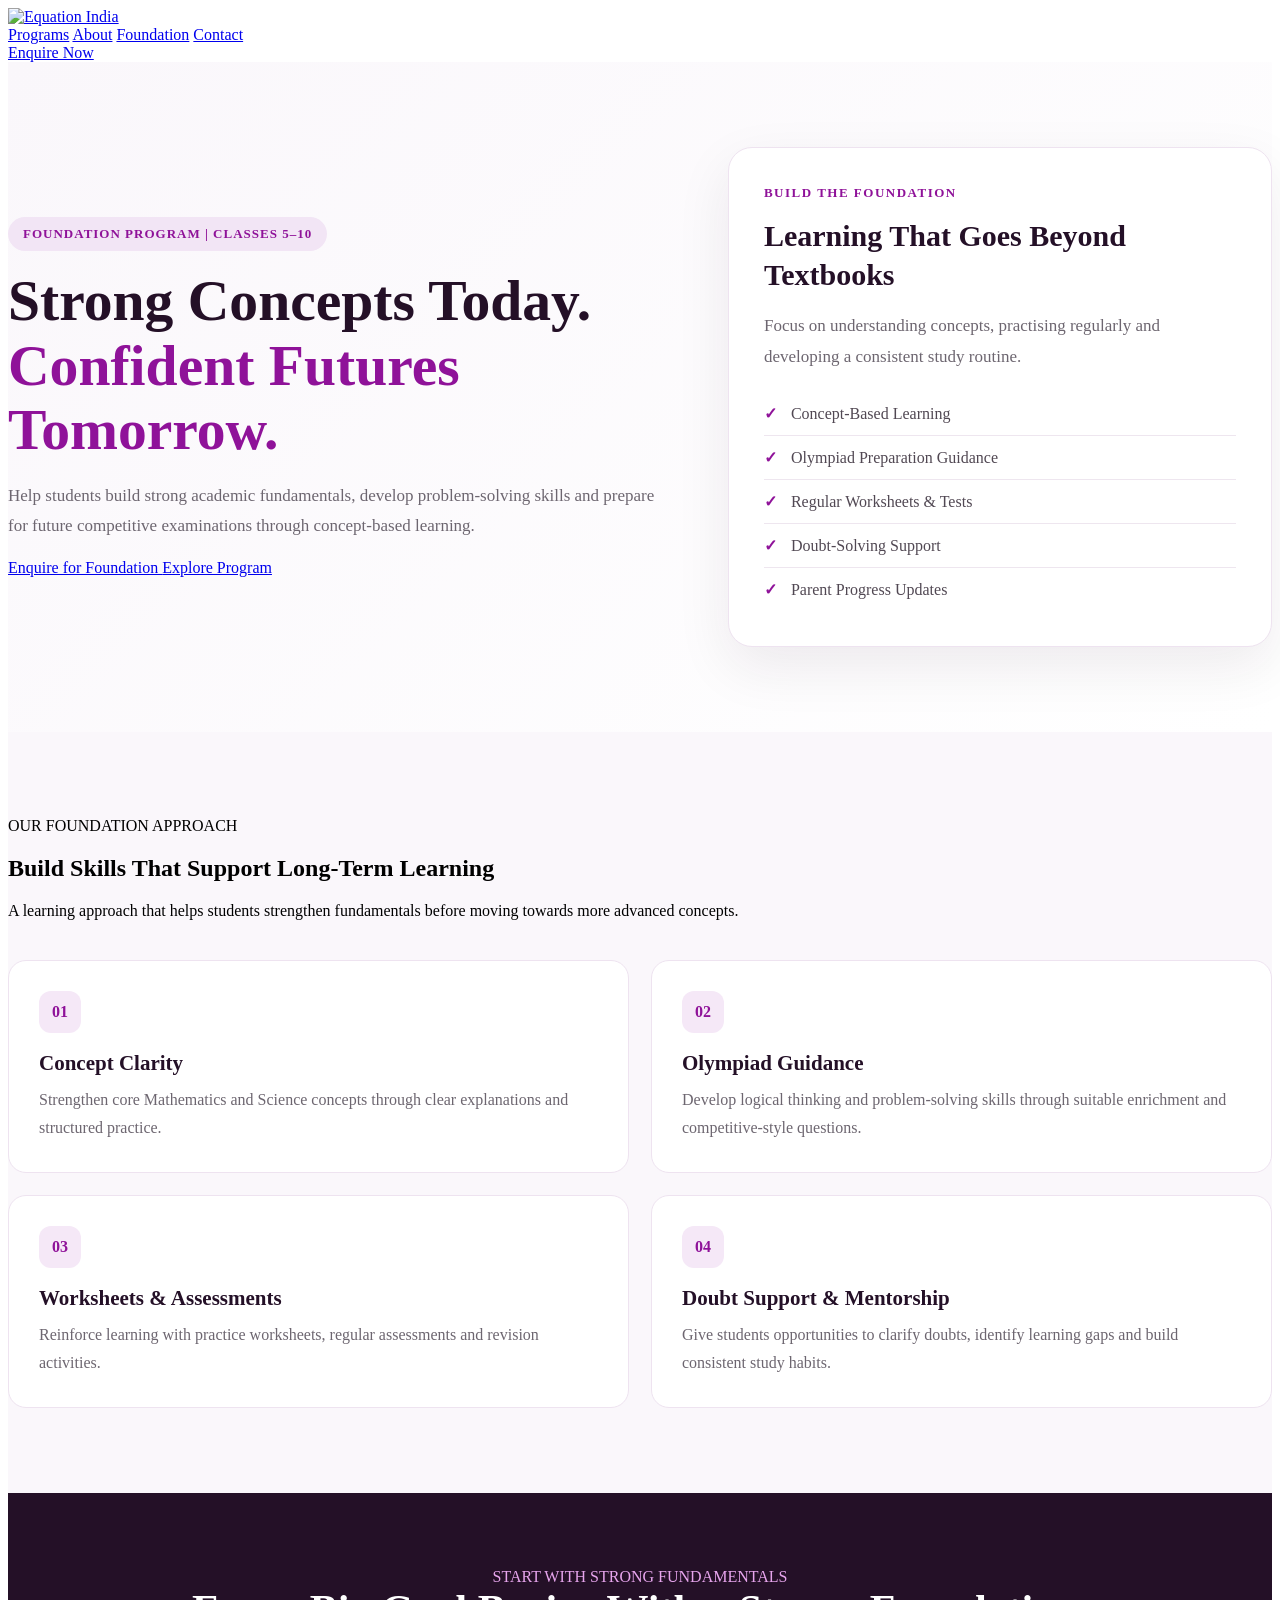
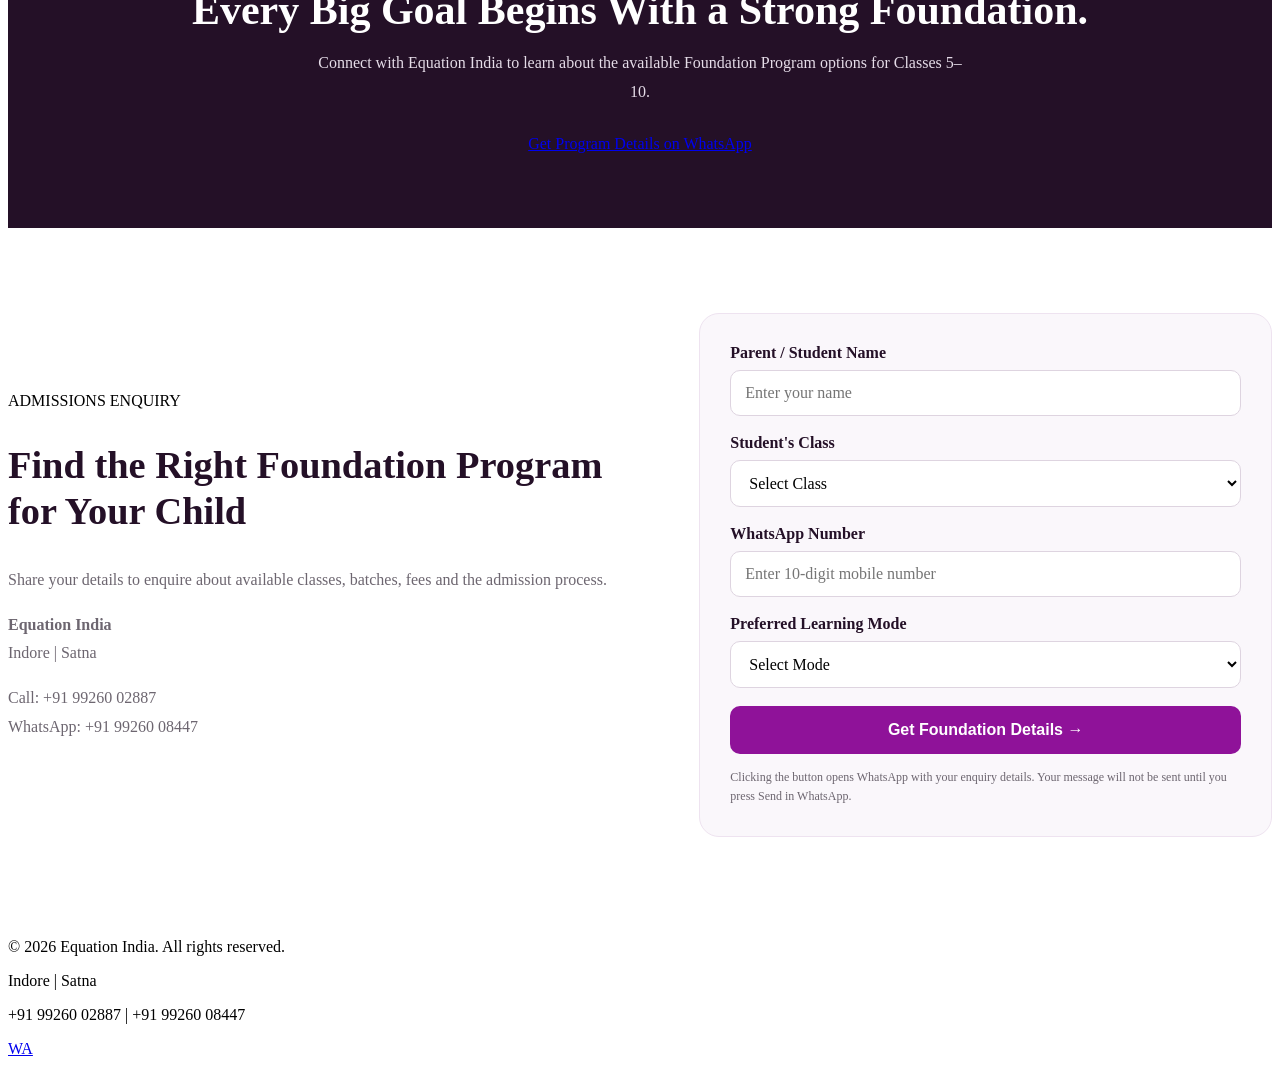
==== foundation.html @ 70080768 "Add files via upload" ====
<!DOCTYPE html>
<html lang="en">
<head>
    <meta charset="UTF-8">
    <meta name="viewport" content="width=device-width, initial-scale=1.0">

    <title>Foundation Program | Equation India</title>

    <meta name="description"
          content="Build strong academic fundamentals with Equation India's Foundation Program for Classes 5 to 10. Explore concept-based learning and competitive exam preparation.">

    <link rel="stylesheet" href="../css/style.css">
    <link rel="stylesheet" href="../css/landing.css">

    <style>
        .foundation-hero {
            padding: 85px 0;
            background: linear-gradient(135deg, #faf7fb, #ffffff);
        }

        .foundation-hero-grid {
            display: grid;
            grid-template-columns: 1.1fr 0.9fr;
            align-items: center;
            gap: 55px;
        }

        .foundation-hero h1 {
            color: #241027;
            font-size: clamp(36px, 4.5vw, 58px);
            line-height: 1.12;
            margin: 18px 0;
        }

        .foundation-hero h1 span {
            color: #8f1299;
        }

        .foundation-hero p {
            color: #6d6670;
            line-height: 1.8;
            font-size: 17px;
        }

        .foundation-tag {
            display: inline-block;
            padding: 9px 15px;
            border-radius: 30px;
            background: #f2e5f5;
            color: #8f1299;
            font-size: 13px;
            font-weight: 800;
            letter-spacing: 1px;
        }

        .foundation-visual {
            background: #ffffff;
            padding: 35px;
            border: 1px solid #eee3f0;
            border-radius: 24px;
            box-shadow: 0 20px 55px rgba(36,16,39,0.08);
        }

        .foundation-visual .visual-label {
            color: #8f1299;
            font-weight: 800;
            font-size: 13px;
            letter-spacing: 1.5px;
        }

        .foundation-visual h2 {
            font-size: 30px;
            line-height: 1.3;
            color: #241027;
            margin: 15px 0;
        }

        .foundation-visual ul {
            list-style: none;
            padding: 0;
            margin: 20px 0 0;
        }

        .foundation-visual li {
            padding: 12px 0;
            border-bottom: 1px solid #eee6ef;
            color: #514853;
        }

        .foundation-visual li:last-child {
            border-bottom: none;
        }

        .foundation-visual li span {
            color: #8f1299;
            font-weight: 800;
            margin-right: 10px;
        }

        .foundation-programs {
            padding: 85px 0;
            background: #faf7fb;
        }

        .foundation-card-grid {
            display: grid;
            grid-template-columns: repeat(2, minmax(0, 1fr));
            gap: 22px;
            margin-top: 40px;
        }

        .foundation-card {
            padding: 30px;
            border: 1px solid #eee3f0;
            border-radius: 18px;
            background: #ffffff;
            transition: 0.25s ease;
        }

        .foundation-card:hover {
            transform: translateY(-4px);
            box-shadow: 0 14px 30px rgba(143,18,153,0.10);
        }

        .foundation-card .card-number {
            display: inline-flex;
            align-items: center;
            justify-content: center;
            width: 42px;
            height: 42px;
            border-radius: 12px;
            background: #f5e8f7;
            color: #8f1299;
            font-weight: 800;
            margin-bottom: 18px;
        }

        .foundation-card h3 {
            color: #241027;
            margin: 0 0 10px;
            font-size: 21px;
        }

        .foundation-card p {
            color: #6d6670;
            line-height: 1.75;
            margin: 0;
        }

        .foundation-cta {
            padding: 75px 0;
            background: #241027;
            color: #ffffff;
            text-align: center;
        }

        .foundation-cta h2 {
            font-size: clamp(28px, 4vw, 42px);
            margin: 0 0 15px;
        }

        .foundation-cta p {
            max-width: 650px;
            margin: 0 auto 28px;
            color: #e5dce8;
            line-height: 1.8;
        }

        .foundation-cta .eyebrow {
            color: #e7a5ed;
        }

        .foundation-form-section {
            padding: 85px 0;
            background: #ffffff;
        }

        .foundation-form-grid {
            display: grid;
            grid-template-columns: 1fr 0.9fr;
            gap: 55px;
            align-items: center;
        }

        .foundation-form-copy h2 {
            color: #241027;
            font-size: clamp(28px, 3vw, 40px);
            line-height: 1.2;
        }

        .foundation-form-copy p {
            color: #6d6670;
            line-height: 1.8;
        }

        .foundation-form {
            background: #faf7fb;
            border: 1px solid #eee3f0;
            border-radius: 20px;
            padding: 30px;
        }

        .foundation-form .form-group {
            margin-bottom: 18px;
        }

        .foundation-form label {
            display: block;
            margin-bottom: 8px;
            color: #241027;
            font-weight: 700;
        }

        .foundation-form input,
        .foundation-form select {
            width: 100%;
            box-sizing: border-box;
            padding: 13px 14px;
            border: 1px solid #ded4e0;
            border-radius: 10px;
            background: #ffffff;
            font: inherit;
        }

        .foundation-form input:focus,
        .foundation-form select:focus {
            outline: 2px solid #dcb5e1;
            border-color: #8f1299;
        }

        .foundation-submit {
            width: 100%;
            border: none;
            border-radius: 10px;
            padding: 15px;
            background: #8f1299;
            color: #ffffff;
            font-size: 16px;
            font-weight: 800;
            cursor: pointer;
        }

        .foundation-submit:hover {
            background: #741080;
        }

        .foundation-form .form-note {
            font-size: 12px;
            line-height: 1.6;
            color: #6d6670;
            margin: 14px 0 0;
        }

        @media (max-width: 760px) {
            .foundation-hero {
                padding: 55px 0;
            }

            .foundation-hero-grid,
            .foundation-form-grid {
                grid-template-columns: 1fr;
                gap: 30px;
            }

            .foundation-visual {
                padding: 25px;
            }

            .foundation-programs,
            .foundation-form-section {
                padding: 60px 0;
            }

            .foundation-card-grid {
                grid-template-columns: 1fr;
                gap: 16px;
            }

            .foundation-card {
                padding: 24px;
            }
        }
    </style>
</head>

<body>

<header class="header">
    <div class="container nav">
        <a href="../index.html" class="logo">
            <img src="../images/equation-logo.png" alt="Equation India">
        </a>

        <nav class="desktop-nav">
            <a href="../index.html#programs">Programs</a>
            <a href="../index.html#about">About</a>
            <a href="#foundation-program">Foundation</a>
            <a href="#foundation-contact">Contact</a>
        </nav>

        <a href="https://wa.me/919926008447?text=Hello%20Equation%20India%2C%20I%20want%20to%20know%20about%20the%20Foundation%20Program."
           class="nav-button"
           target="_blank"
           rel="noopener noreferrer">
            Enquire Now
        </a>
    </div>
</header>

<main>

    <!-- HERO SECTION -->

    <section class="foundation-hero">
        <div class="container foundation-hero-grid">

            <div>
                <span class="foundation-tag">
                    FOUNDATION PROGRAM | CLASSES 5–10
                </span>

                <h1>
                    Strong Concepts Today.
                    <span>Confident Futures Tomorrow.</span>
                </h1>

                <p>
                    Help students build strong academic fundamentals,
                    develop problem-solving skills and prepare for
                    future competitive examinations through concept-based learning.
                </p>

                <div class="hero-actions">
                    <a href="#foundation-contact" class="btn-primary">
                        Enquire for Foundation
                    </a>

                    <a href="#foundation-program" class="btn-secondary">
                        Explore Program
                    </a>
                </div>
            </div>

            <div class="foundation-visual">
                <span class="visual-label">BUILD THE FOUNDATION</span>

                <h2>
                    Learning That Goes Beyond Textbooks
                </h2>

                <p>
                    Focus on understanding concepts, practising
                    regularly and developing a consistent study routine.
                </p>

                <ul>
                    <li><span>✓</span> Concept-Based Learning</li>
                    <li><span>✓</span> Olympiad Preparation Guidance</li>
                    <li><span>✓</span> Regular Worksheets & Tests</li>
                    <li><span>✓</span> Doubt-Solving Support</li>
                    <li><span>✓</span> Parent Progress Updates</li>
                </ul>
            </div>

        </div>
    </section>

    <!-- PROGRAM FEATURES -->

    <section class="foundation-programs" id="foundation-program">
        <div class="container">

            <div class="section-heading">
                <span class="eyebrow">OUR FOUNDATION APPROACH</span>

                <h2>
                    Build Skills That Support Long-Term Learning
                </h2>

                <p>
                    A learning approach that helps students strengthen
                    fundamentals before moving towards more advanced concepts.
                </p>
            </div>

            <div class="foundation-card-grid">

                <article class="foundation-card">
                    <span class="card-number">01</span>
                    <h3>Concept Clarity</h3>
                    <p>
                        Strengthen core Mathematics and Science concepts
                        through clear explanations and structured practice.
                    </p>
                </article>

                <article class="foundation-card">
                    <span class="card-number">02</span>
                    <h3>Olympiad Guidance</h3>
                    <p>
                        Develop logical thinking and problem-solving skills
                        through suitable enrichment and competitive-style questions.
                    </p>
                </article>

                <article class="foundation-card">
                    <span class="card-number">03</span>
                    <h3>Worksheets & Assessments</h3>
                    <p>
                        Reinforce learning with practice worksheets,
                        regular assessments and revision activities.
                    </p>
                </article>

                <article class="foundation-card">
                    <span class="card-number">04</span>
                    <h3>Doubt Support & Mentorship</h3>
                    <p>
                        Give students opportunities to clarify doubts,
                        identify learning gaps and build consistent study habits.
                    </p>
                </article>

            </div>
        </div>
    </section>

    <!-- CALL TO ACTION -->

    <section class="foundation-cta">
        <div class="container">
            <span class="eyebrow">START WITH STRONG FUNDAMENTALS</span>

            <h2>
                Every Big Goal Begins With a Strong Foundation.
            </h2>

            <p>
                Connect with Equation India to learn about the
                available Foundation Program options for Classes 5–10.
            </p>

            <a href="https://wa.me/919926008447?text=Hello%20Equation%20India%2C%20please%20share%20Foundation%20Program%20details%20for%20Classes%205%20to%2010."
               class="btn-primary"
               target="_blank"
               rel="noopener noreferrer">
                Get Program Details on WhatsApp
            </a>
        </div>
    </section>

    <!-- ENQUIRY FORM -->

    <section class="foundation-form-section" id="foundation-contact">
        <div class="container foundation-form-grid">

            <div class="foundation-form-copy">
                <span class="eyebrow">ADMISSIONS ENQUIRY</span>

                <h2>
                    Find the Right Foundation Program for Your Child
                </h2>

                <p>
                    Share your details to enquire about available
                    classes, batches, fees and the admission process.
                </p>

                <p>
                    <strong>Equation India</strong><br>
                    Indore | Satna
                </p>

                <p>
                    Call: +91 99260 02887<br>
                    WhatsApp: +91 99260 08447
                </p>
            </div>

            <div class="foundation-form">
                <form id="foundationEnquiryForm">

                    <div class="form-group">
                        <label for="foundationParentName">
                            Parent / Student Name
                        </label>

                        <input
                            type="text"
                            id="foundationParentName"
                            name="name"
                            placeholder="Enter your name"
                            required>
                    </div>

                    <div class="form-group">
                        <label for="foundationClass">
                            Student's Class
                        </label>

                        <select id="foundationClass" name="class" required>
                            <option value="">Select Class</option>
                            <option value="Class 5">Class 5</option>
                            <option value="Class 6">Class 6</option>
                            <option value="Class 7">Class 7</option>
                            <option value="Class 8">Class 8</option>
                            <option value="Class 9">Class 9</option>
                            <option value="Class 10">Class 10</option>
                        </select>
                    </div>

                    <div class="form-group">
                        <label for="foundationPhone">
                            WhatsApp Number
                        </label>

                        <input
                            type="tel"
                            id="foundationPhone"
                            name="phone"
                            placeholder="Enter 10-digit mobile number"
                            pattern="[6-9][0-9]{9}"
                            maxlength="10"
                            inputmode="numeric"
                            required>
                    </div>

                    <div class="form-group">
                        <label for="foundationMode">
                            Preferred Learning Mode
                        </label>

                        <select id="foundationMode" name="mode" required>
                            <option value="">Select Mode</option>
                            <option value="Offline">Offline</option>
                            <option value="Online">Online</option>
                            <option value="Need Guidance">Need Guidance</option>
                        </select>
                    </div>

                    <button type="submit" class="foundation-submit">
                        Get Foundation Details →
                    </button>

                    <p class="form-note">
                        Clicking the button opens WhatsApp with your
                        enquiry details. Your message will not be sent
                        until you press Send in WhatsApp.
                    </p>

                </form>
            </div>

        </div>
    </section>

</main>

<footer class="footer">
    <div class="container">
        <p>© 2026 Equation India. All rights reserved.</p>
        <p>Indore | Satna</p>
        <p>+91 99260 02887 | +91 99260 08447</p>
    </div>
</footer>

<a href="https://wa.me/919926008447?text=Hello%20Equation%20India%2C%20I%20want%20to%20know%20about%20the%20Foundation%20Program."
   class="whatsapp-float"
   target="_blank"
   rel="noopener noreferrer"
   aria-label="Chat with Equation India on WhatsApp">
    WA
</a>

<script src="../js/script.js"></script>

<script>
document.getElementById("foundationEnquiryForm").addEventListener("submit", function(event) {
    event.preventDefault();

    const name = document.getElementById("foundationParentName").value.trim();
    const studentClass = document.getElementById("foundationClass").value;
    const phone = document.getElementById("foundationPhone").value.trim();
    const mode = document.getElementById("foundationMode").value;

    const message =
        "Hello Equation India,%0A%0A" +
        "I want information about the Foundation Program.%0A%0A" +
        "Parent / Student Name: " + encodeURIComponent(name) + "%0A" +
        "Class: " + encodeURIComponent(studentClass) + "%0A" +
        "WhatsApp Number: " + encodeURIComponent(phone) + "%0A" +
        "Preferred Mode: " + encodeURIComponent(mode);

    const whatsappURL = "https://wa.me/919926008447?text=" + message;

    window.open(whatsappURL, "_blank");
});
</script>

</body>
</html>
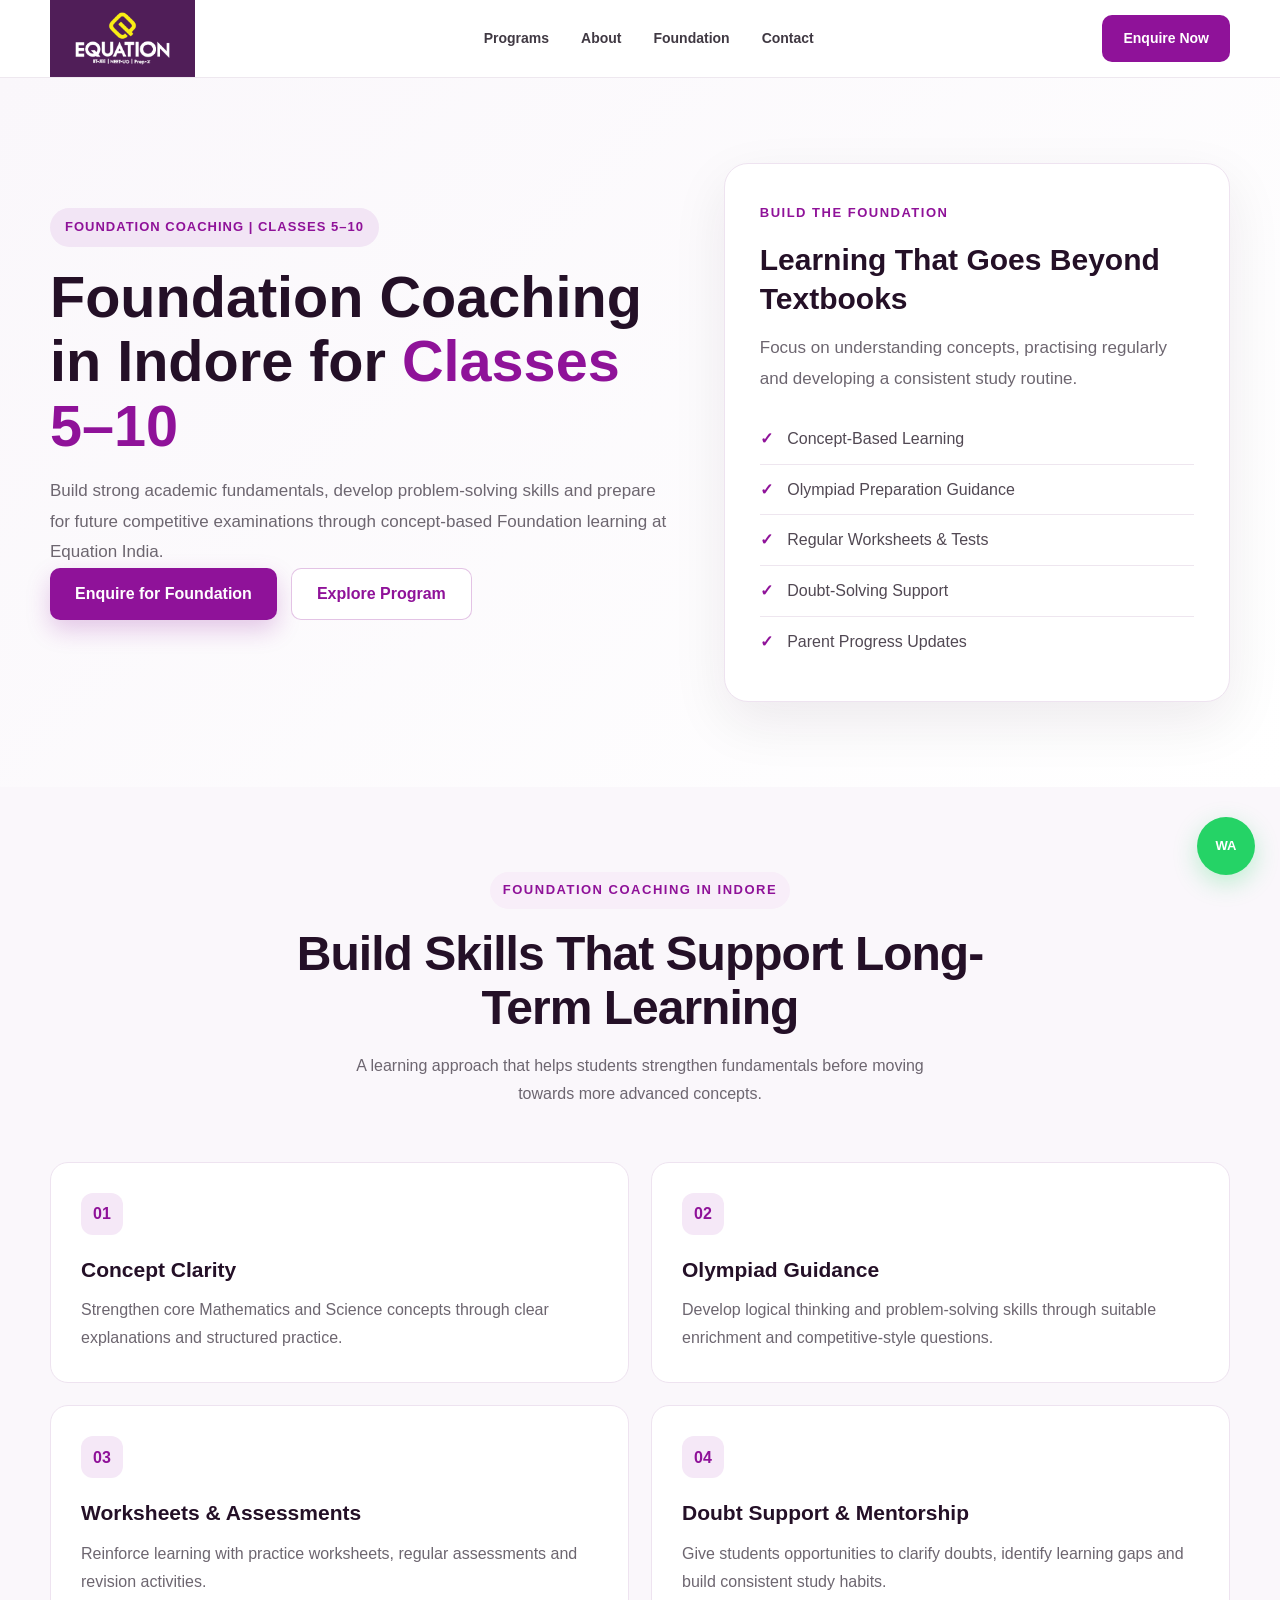
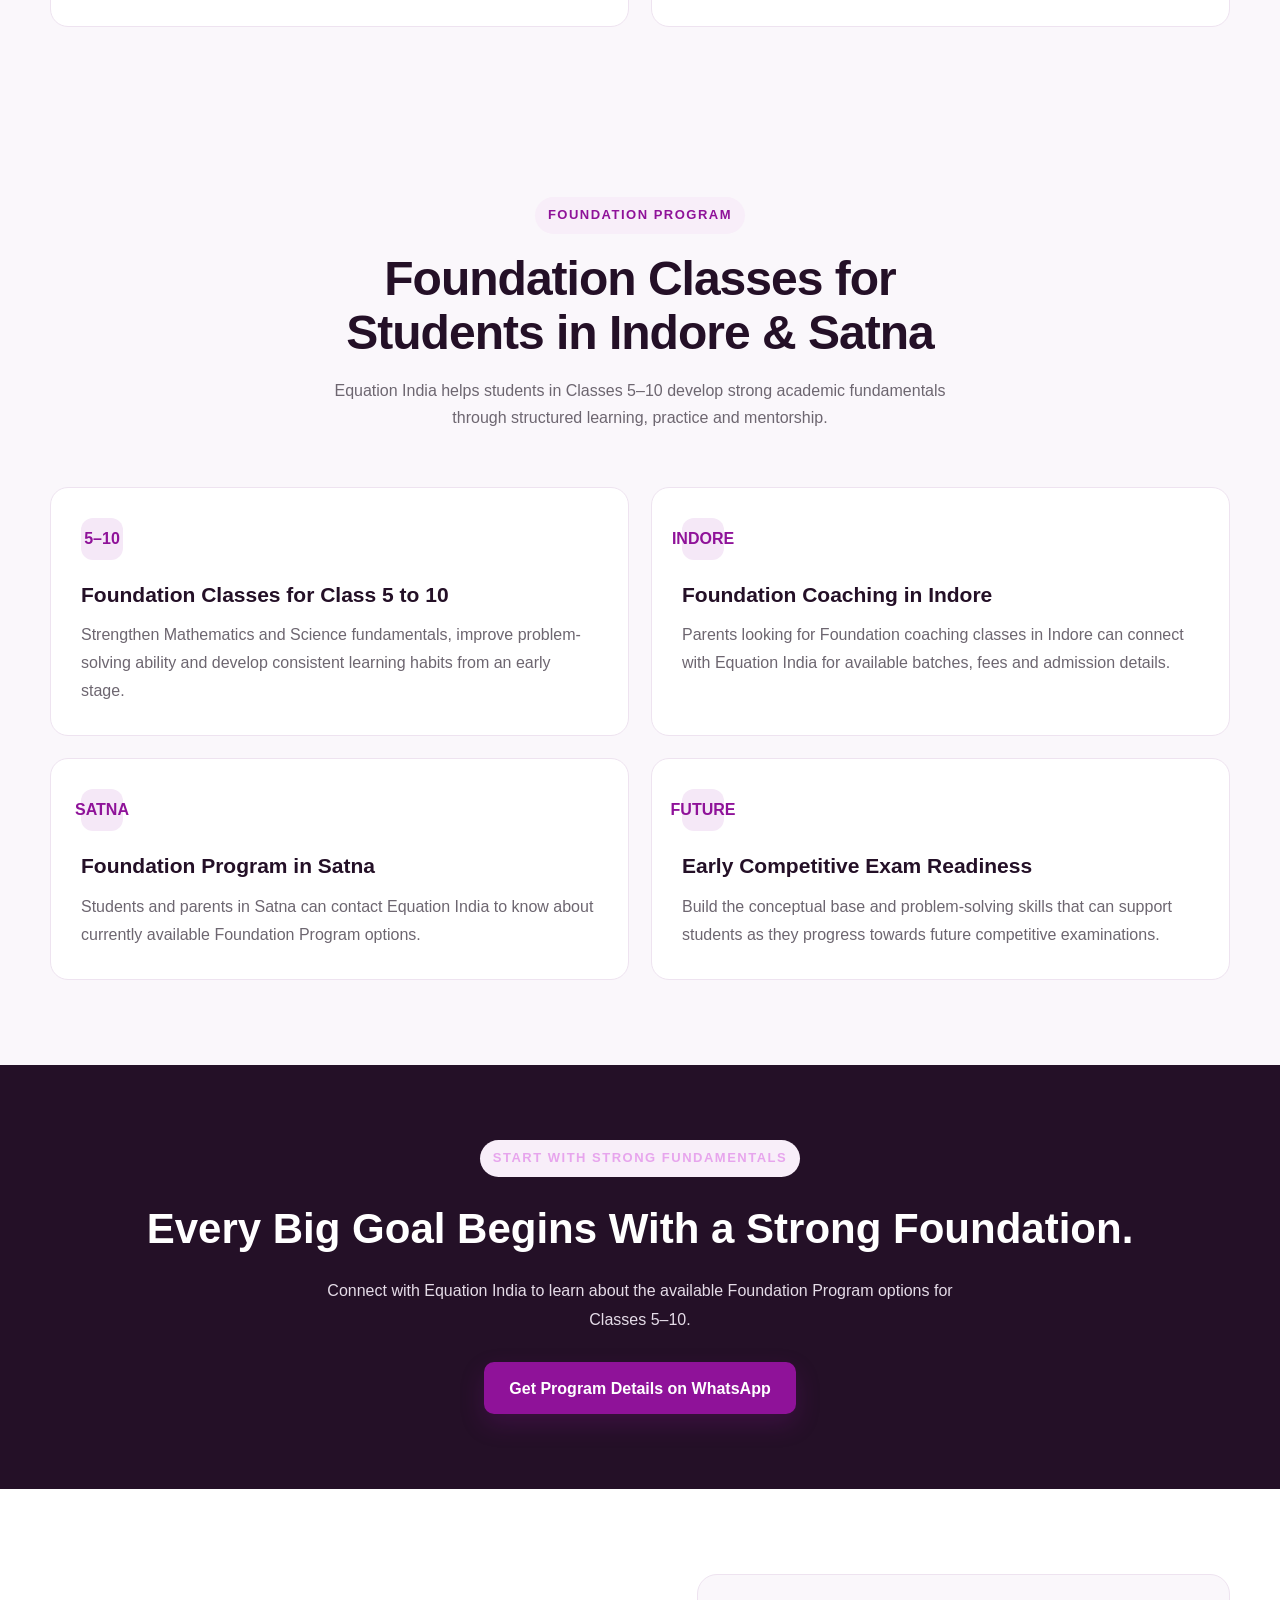
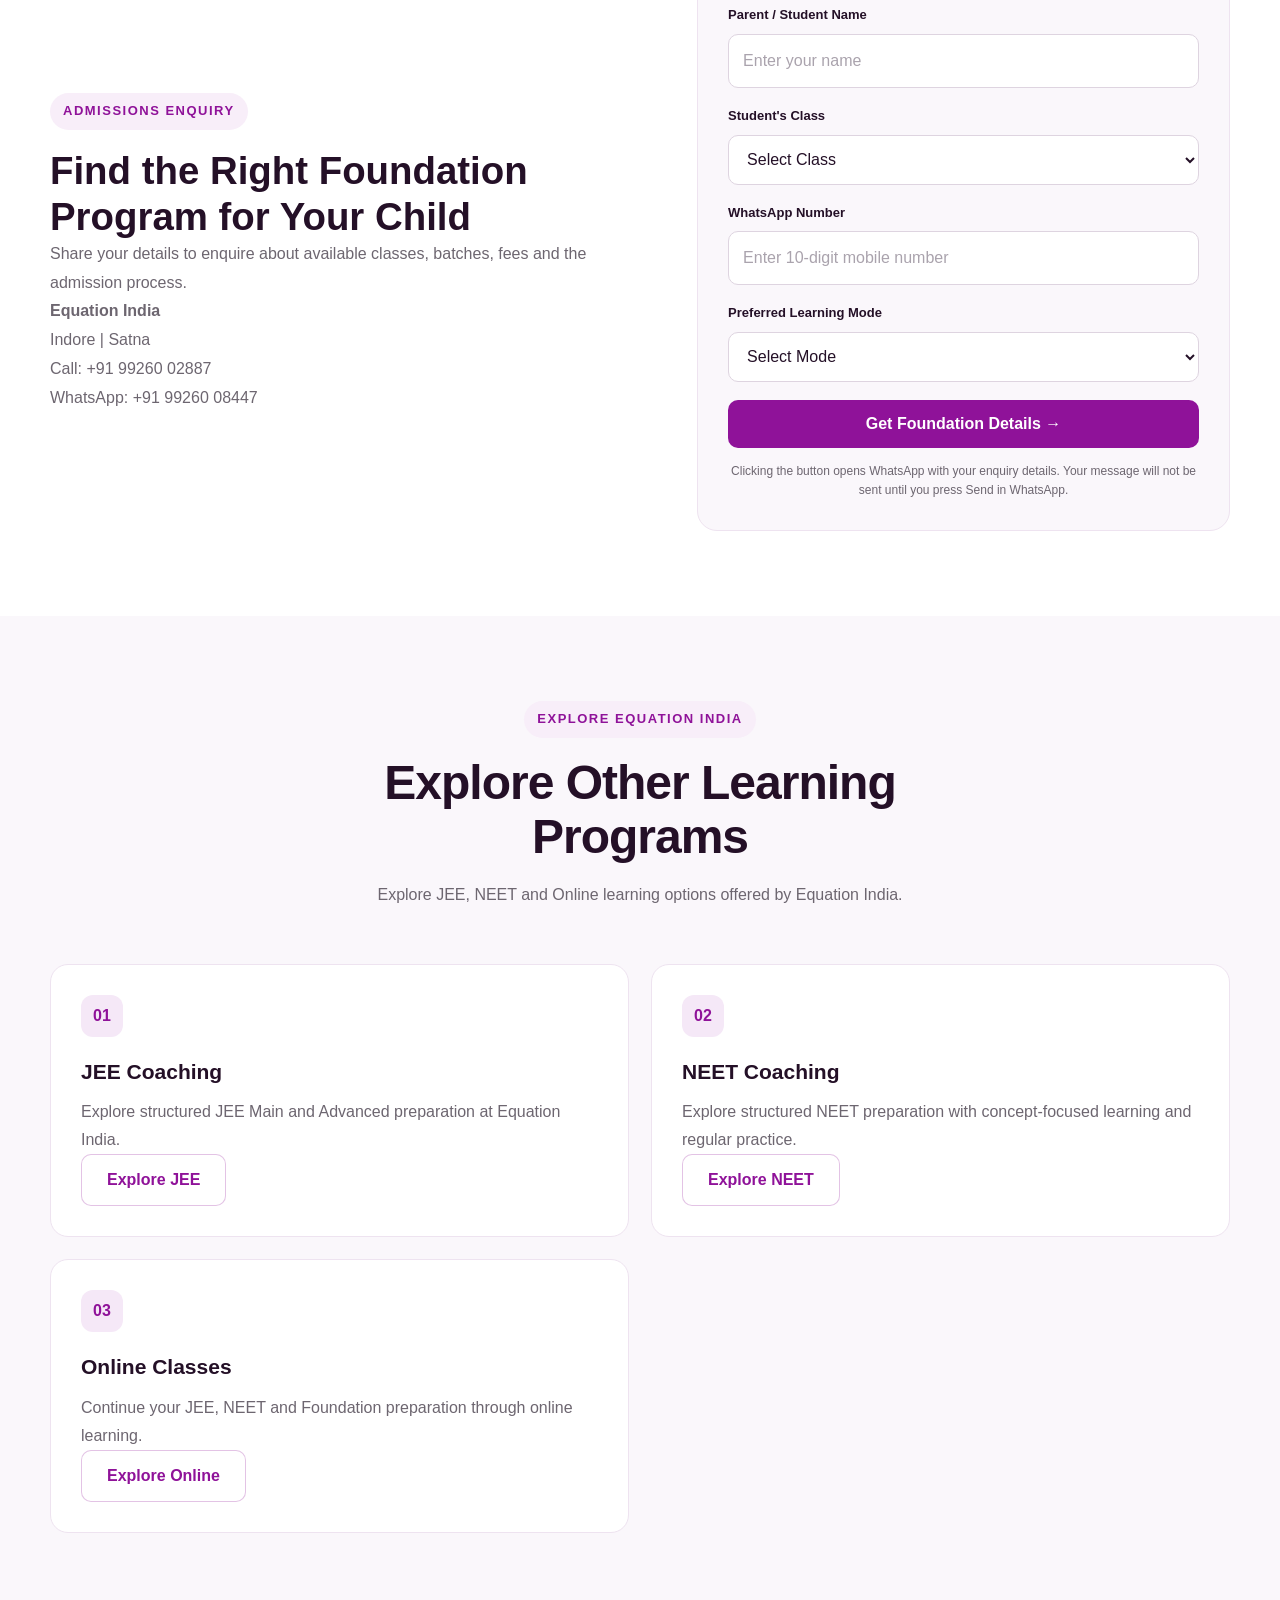
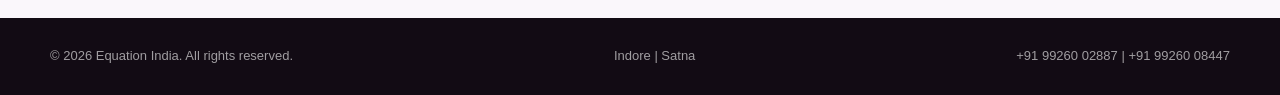
==== commit 4d33f8d9: "Update foundation.html" ====
--- a/foundation.html
+++ b/foundation.html
@@ -1,19 +1,107 @@
-
 <!DOCTYPE html>
 <html lang="en">
+
 <head>
+
     <meta charset="UTF-8">
+
     <meta name="viewport" content="width=device-width, initial-scale=1.0">
 
-    <title>Foundation Program | Equation India</title>
+    <title>Foundation Coaching in Indore | Classes 5–10 | Equation India</title>
 
     <meta name="description"
-          content="Build strong academic fundamentals with Equation India's Foundation Program for Classes 5 to 10. Explore concept-based learning and competitive exam preparation.">
+          content="Foundation coaching for Classes 5–10 at Equation India. Build strong Maths and Science fundamentals, problem-solving skills and competitive exam readiness in Indore.">
+
+    <meta name="robots"
+          content="index, follow">
+
+    <link rel="canonical"
+          href="https://equation-india-website.netlify.app/foundation.html">
+
+
+    <!-- Open Graph -->
+
+    <meta property="og:type"
+          content="website">
+
+    <meta property="og:title"
+          content="Foundation Coaching in Indore | Classes 5–10 | Equation India">
+
+    <meta property="og:description"
+          content="Build strong academic fundamentals with Equation India's Foundation Program for Classes 5–10. Concept-based learning, practice and competitive exam readiness.">
+
+    <meta property="og:url"
+          content="https://equation-india-website.netlify.app/foundation.html">
+
+    <meta property="og:site_name"
+          content="Equation India">
+
+    <meta property="og:image"
+          content="https://equation-india-website.netlify.app/images/equation-logo.png">
+
+
+    <!-- Twitter -->
+
+    <meta name="twitter:card"
+          content="summary_large_image">
+
+    <meta name="twitter:title"
+          content="Foundation Coaching in Indore | Classes 5–10 | Equation India">
+
+    <meta name="twitter:description"
+          content="Concept-based Foundation coaching for Classes 5–10 at Equation India.">
+
+    <meta name="twitter:image"
+          content="https://equation-india-website.netlify.app/images/equation-logo.png">
+
 
     <link rel="stylesheet" href="../css/style.css">
     <link rel="stylesheet" href="../css/landing.css">
 
+
+    <!-- Structured Data -->
+
+    <script type="application/ld+json">
+    {
+        "@context": "https://schema.org",
+        "@type": "WebPage",
+        "name": "Foundation Coaching in Indore | Equation India",
+        "url": "https://equation-india-website.netlify.app/foundation.html",
+        "description": "Foundation coaching for Classes 5–10 with concept-based learning, problem-solving practice and competitive exam readiness.",
+        "isPartOf": {
+            "@type": "WebSite",
+            "name": "Equation India",
+            "url": "https://equation-india-website.netlify.app/"
+        },
+        "publisher": {
+            "@type": "EducationalOrganization",
+            "name": "Equation India",
+            "url": "https://equation-india-website.netlify.app/",
+            "telephone": [
+                "+91-9926002887",
+                "+91-9926008447"
+            ],
+            "areaServed": [
+                {
+                    "@type": "City",
+                    "name": "Indore"
+                },
+                {
+                    "@type": "City",
+                    "name": "Satna"
+                }
+            ]
+        },
+        "about": {
+            "@type": "Thing",
+            "name": "Foundation Coaching for Classes 5 to 10"
+        }
+    }
+    </script>
+
+
     <style>
+
         .foundation-hero {
             padding: 85px 0;
             background: linear-gradient(135deg, #faf7fb, #ffffff);
@@ -253,6 +341,7 @@
         }
 
         @media (max-width: 760px) {
+
             .foundation-hero {
                 padding: 55px 0;
             }
@@ -280,211 +369,492 @@
             .foundation-card {
                 padding: 24px;
             }
-        }
+
+        }
+
     </style>
+
 </head>
 
+
 <body>
 
+
 <header class="header">
+
     <div class="container nav">
+
         <a href="../index.html" class="logo">
-            <img src="../images/equation-logo.png" alt="Equation India">
+
+            <img src="../images/equation-logo.png"
+                 alt="Equation India - Foundation Coaching in Indore">
+
         </a>
 
+
         <nav class="desktop-nav">
-            <a href="../index.html#programs">Programs</a>
-            <a href="../index.html#about">About</a>
-            <a href="#foundation-program">Foundation</a>
-            <a href="#foundation-contact">Contact</a>
+
+            <a href="../index.html#programs">
+                Programs
+            </a>
+
+            <a href="../index.html#about">
+                About
+            </a>
+
+            <a href="#foundation-program">
+                Foundation
+            </a>
+
+            <a href="#foundation-contact">
+                Contact
+            </a>
+
         </nav>
+
 
         <a href="https://wa.me/919926008447?text=Hello%20Equation%20India%2C%20I%20want%20to%20know%20about%20the%20Foundation%20Program."
            class="nav-button"
            target="_blank"
            rel="noopener noreferrer">
+
             Enquire Now
+
         </a>
+
     </div>
+
 </header>
 
+
 <main>
 
+
     <!-- HERO SECTION -->
 
     <section class="foundation-hero">
+
         <div class="container foundation-hero-grid">
 
+
             <div>
+
                 <span class="foundation-tag">
-                    FOUNDATION PROGRAM | CLASSES 5–10
+                    FOUNDATION COACHING | CLASSES 5–10
                 </span>
 
+
                 <h1>
-                    Strong Concepts Today.
-                    <span>Confident Futures Tomorrow.</span>
+                    Foundation Coaching in Indore for
+                    <span>Classes 5–10</span>
                 </h1>
 
+
                 <p>
-                    Help students build strong academic fundamentals,
-                    develop problem-solving skills and prepare for
-                    future competitive examinations through concept-based learning.
+                    Build strong academic fundamentals,
+                    develop problem-solving skills and prepare
+                    for future competitive examinations through
+                    concept-based Foundation learning at Equation India.
                 </p>
 
+
                 <div class="hero-actions">
-                    <a href="#foundation-contact" class="btn-primary">
+
+                    <a href="#foundation-contact"
+                       class="btn-primary">
+
                         Enquire for Foundation
+
                     </a>
 
-                    <a href="#foundation-program" class="btn-secondary">
+
+                    <a href="#foundation-program"
+                       class="btn-secondary">
+
                         Explore Program
+
                     </a>
+
                 </div>
+
             </div>
 
+
             <div class="foundation-visual">
-                <span class="visual-label">BUILD THE FOUNDATION</span>
+
+                <span class="visual-label">
+                    BUILD THE FOUNDATION
+                </span>
+
 
                 <h2>
                     Learning That Goes Beyond Textbooks
                 </h2>
+
 
                 <p>
                     Focus on understanding concepts, practising
                     regularly and developing a consistent study routine.
                 </p>
 
+
                 <ul>
-                    <li><span>✓</span> Concept-Based Learning</li>
-                    <li><span>✓</span> Olympiad Preparation Guidance</li>
-                    <li><span>✓</span> Regular Worksheets & Tests</li>
-                    <li><span>✓</span> Doubt-Solving Support</li>
-                    <li><span>✓</span> Parent Progress Updates</li>
+
+                    <li>
+                        <span>✓</span>
+                        Concept-Based Learning
+                    </li>
+
+                    <li>
+                        <span>✓</span>
+                        Olympiad Preparation Guidance
+                    </li>
+
+                    <li>
+                        <span>✓</span>
+                        Regular Worksheets & Tests
+                    </li>
+
+                    <li>
+                        <span>✓</span>
+                        Doubt-Solving Support
+                    </li>
+
+                    <li>
+                        <span>✓</span>
+                        Parent Progress Updates
+                    </li>
+
                 </ul>
+
             </div>
 
+
         </div>
+
     </section>
 
+
+
     <!-- PROGRAM FEATURES -->
 
-    <section class="foundation-programs" id="foundation-program">
+    <section class="foundation-programs"
+             id="foundation-program">
+
         <div class="container">
 
+
             <div class="section-heading">
-                <span class="eyebrow">OUR FOUNDATION APPROACH</span>
+
+                <span class="eyebrow">
+                    FOUNDATION COACHING IN INDORE
+                </span>
+
 
                 <h2>
                     Build Skills That Support Long-Term Learning
                 </h2>
+
 
                 <p>
                     A learning approach that helps students strengthen
                     fundamentals before moving towards more advanced concepts.
                 </p>
+
             </div>
 
+
             <div class="foundation-card-grid">
 
+
                 <article class="foundation-card">
-                    <span class="card-number">01</span>
-                    <h3>Concept Clarity</h3>
+
+                    <span class="card-number">
+                        01
+                    </span>
+
+                    <h3>
+                        Concept Clarity
+                    </h3>
+
                     <p>
                         Strengthen core Mathematics and Science concepts
                         through clear explanations and structured practice.
                     </p>
+
                 </article>
 
+
                 <article class="foundation-card">
-                    <span class="card-number">02</span>
-                    <h3>Olympiad Guidance</h3>
+
+                    <span class="card-number">
+                        02
+                    </span>
+
+                    <h3>
+                        Olympiad Guidance
+                    </h3>
+
                     <p>
                         Develop logical thinking and problem-solving skills
                         through suitable enrichment and competitive-style questions.
                     </p>
+
                 </article>
 
+
                 <article class="foundation-card">
-                    <span class="card-number">03</span>
-                    <h3>Worksheets & Assessments</h3>
+
+                    <span class="card-number">
+                        03
+                    </span>
+
+                    <h3>
+                        Worksheets & Assessments
+                    </h3>
+
                     <p>
                         Reinforce learning with practice worksheets,
                         regular assessments and revision activities.
                     </p>
+
                 </article>
 
+
                 <article class="foundation-card">
-                    <span class="card-number">04</span>
-                    <h3>Doubt Support & Mentorship</h3>
+
+                    <span class="card-number">
+                        04
+                    </span>
+
+                    <h3>
+                        Doubt Support & Mentorship
+                    </h3>
+
                     <p>
                         Give students opportunities to clarify doubts,
                         identify learning gaps and build consistent study habits.
                     </p>
+
                 </article>
 
+
             </div>
+
         </div>
+
     </section>
 
+
+
+    <!-- LOCAL SEO / PROGRAM INFORMATION -->
+
+    <section class="foundation-programs">
+
+        <div class="container">
+
+
+            <div class="section-heading">
+
+                <span class="eyebrow">
+                    FOUNDATION PROGRAM
+                </span>
+
+
+                <h2>
+                    Foundation Classes for Students in Indore & Satna
+                </h2>
+
+
+                <p>
+                    Equation India helps students in Classes 5–10
+                    develop strong academic fundamentals through
+                    structured learning, practice and mentorship.
+                </p>
+
+            </div>
+
+
+            <div class="foundation-card-grid">
+
+
+                <article class="foundation-card">
+
+                    <span class="card-number">
+                        5–10
+                    </span>
+
+                    <h3>
+                        Foundation Classes for Class 5 to 10
+                    </h3>
+
+                    <p>
+                        Strengthen Mathematics and Science fundamentals,
+                        improve problem-solving ability and develop
+                        consistent learning habits from an early stage.
+                    </p>
+
+                </article>
+
+
+                <article class="foundation-card">
+
+                    <span class="card-number">
+                        INDORE
+                    </span>
+
+                    <h3>
+                        Foundation Coaching in Indore
+                    </h3>
+
+                    <p>
+                        Parents looking for Foundation coaching classes
+                        in Indore can connect with Equation India for
+                        available batches, fees and admission details.
+                    </p>
+
+                </article>
+
+
+                <article class="foundation-card">
+
+                    <span class="card-number">
+                        SATNA
+                    </span>
+
+                    <h3>
+                        Foundation Program in Satna
+                    </h3>
+
+                    <p>
+                        Students and parents in Satna can contact
+                        Equation India to know about currently
+                        available Foundation Program options.
+                    </p>
+
+                </article>
+
+
+                <article class="foundation-card">
+
+                    <span class="card-number">
+                        FUTURE
+                    </span>
+
+                    <h3>
+                        Early Competitive Exam Readiness
+                    </h3>
+
+                    <p>
+                        Build the conceptual base and problem-solving
+                        skills that can support students as they progress
+                        towards future competitive examinations.
+                    </p>
+
+                </article>
+
+
+            </div>
+
+        </div>
+
+    </section>
+
+
+
     <!-- CALL TO ACTION -->
 
     <section class="foundation-cta">
+
         <div class="container">
-            <span class="eyebrow">START WITH STRONG FUNDAMENTALS</span>
+
+            <span class="eyebrow">
+                START WITH STRONG FUNDAMENTALS
+            </span>
+
 
             <h2>
                 Every Big Goal Begins With a Strong Foundation.
             </h2>
+
 
             <p>
                 Connect with Equation India to learn about the
                 available Foundation Program options for Classes 5–10.
             </p>
 
+
             <a href="https://wa.me/919926008447?text=Hello%20Equation%20India%2C%20please%20share%20Foundation%20Program%20details%20for%20Classes%205%20to%2010."
                class="btn-primary"
                target="_blank"
                rel="noopener noreferrer">
+
                 Get Program Details on WhatsApp
+
             </a>
+
         </div>
+
     </section>
 
+
+
     <!-- ENQUIRY FORM -->
 
-    <section class="foundation-form-section" id="foundation-contact">
+    <section class="foundation-form-section"
+             id="foundation-contact">
+
         <div class="container foundation-form-grid">
 
+
             <div class="foundation-form-copy">
-                <span class="eyebrow">ADMISSIONS ENQUIRY</span>
+
+                <span class="eyebrow">
+                    ADMISSIONS ENQUIRY
+                </span>
+
 
                 <h2>
                     Find the Right Foundation Program for Your Child
                 </h2>
+
 
                 <p>
                     Share your details to enquire about available
                     classes, batches, fees and the admission process.
                 </p>
 
+
                 <p>
-                    <strong>Equation India</strong><br>
+                    <strong>
+                        Equation India
+                    </strong>
+                    <br>
                     Indore | Satna
                 </p>
 
+
                 <p>
-                    Call: +91 99260 02887<br>
+                    Call: +91 99260 02887
+                    <br>
                     WhatsApp: +91 99260 08447
                 </p>
+
             </div>
 
+
+
             <div class="foundation-form">
+
                 <form id="foundationEnquiryForm">
 
+
                     <div class="form-group">
+
                         <label for="foundationParentName">
                             Parent / Student Name
                         </label>
+
 
                         <input
                             type="text"
@@ -492,28 +862,62 @@
                             name="name"
                             placeholder="Enter your name"
                             required>
+
                     </div>
 
+
+
                     <div class="form-group">
+
                         <label for="foundationClass">
                             Student's Class
                         </label>
 
-                        <select id="foundationClass" name="class" required>
-                            <option value="">Select Class</option>
-                            <option value="Class 5">Class 5</option>
-                            <option value="Class 6">Class 6</option>
-                            <option value="Class 7">Class 7</option>
-                            <option value="Class 8">Class 8</option>
-                            <option value="Class 9">Class 9</option>
-                            <option value="Class 10">Class 10</option>
+
+                        <select id="foundationClass"
+                                name="class"
+                                required>
+
+                            <option value="">
+                                Select Class
+                            </option>
+
+                            <option value="Class 5">
+                                Class 5
+                            </option>
+
+                            <option value="Class 6">
+                                Class 6
+                            </option>
+
+                            <option value="Class 7">
+                                Class 7
+                            </option>
+
+                            <option value="Class 8">
+                                Class 8
+                            </option>
+
+                            <option value="Class 9">
+                                Class 9
+                            </option>
+
+                            <option value="Class 10">
+                                Class 10
+                            </option>
+
                         </select>
+
                     </div>
 
+
+
                     <div class="form-group">
+
                         <label for="foundationPhone">
                             WhatsApp Number
                         </label>
+
 
                         <input
                             type="tel"
@@ -524,79 +928,290 @@
                             maxlength="10"
                             inputmode="numeric"
                             required>
+
                     </div>
 
+
+
                     <div class="form-group">
+
                         <label for="foundationMode">
                             Preferred Learning Mode
                         </label>
 
-                        <select id="foundationMode" name="mode" required>
-                            <option value="">Select Mode</option>
-                            <option value="Offline">Offline</option>
-                            <option value="Online">Online</option>
-                            <option value="Need Guidance">Need Guidance</option>
+
+                        <select id="foundationMode"
+                                name="mode"
+                                required>
+
+                            <option value="">
+                                Select Mode
+                            </option>
+
+                            <option value="Offline">
+                                Offline
+                            </option>
+
+                            <option value="Online">
+                                Online
+                            </option>
+
+                            <option value="Need Guidance">
+                                Need Guidance
+                            </option>
+
                         </select>
+
                     </div>
 
-                    <button type="submit" class="foundation-submit">
+
+
+                    <button type="submit"
+                            class="foundation-submit">
+
                         Get Foundation Details →
+
                     </button>
 
+
                     <p class="form-note">
+
                         Clicking the button opens WhatsApp with your
                         enquiry details. Your message will not be sent
                         until you press Send in WhatsApp.
+
                     </p>
 
+
                 </form>
+
             </div>
 
+
         </div>
+
     </section>
 
+
+
+    <!-- RELATED PROGRAMS -->
+
+    <section class="foundation-programs">
+
+        <div class="container">
+
+
+            <div class="section-heading">
+
+                <span class="eyebrow">
+                    EXPLORE EQUATION INDIA
+                </span>
+
+
+                <h2>
+                    Explore Other Learning Programs
+                </h2>
+
+
+                <p>
+                    Explore JEE, NEET and Online learning options
+                    offered by Equation India.
+                </p>
+
+            </div>
+
+
+            <div class="foundation-card-grid">
+
+
+                <article class="foundation-card">
+
+                    <span class="card-number">
+                        01
+                    </span>
+
+
+                    <h3>
+                        JEE Coaching
+                    </h3>
+
+
+                    <p>
+                        Explore structured JEE Main and Advanced
+                        preparation at Equation India.
+                    </p>
+
+
+                    <a href="../jee.html"
+                       class="btn-secondary">
+
+                        Explore JEE
+
+                    </a>
+
+                </article>
+
+
+
+                <article class="foundation-card">
+
+                    <span class="card-number">
+                        02
+                    </span>
+
+
+                    <h3>
+                        NEET Coaching
+                    </h3>
+
+
+                    <p>
+                        Explore structured NEET preparation with
+                        concept-focused learning and regular practice.
+                    </p>
+
+
+                    <a href="../neet.html"
+                       class="btn-secondary">
+
+                        Explore NEET
+
+                    </a>
+
+                </article>
+
+
+
+                <article class="foundation-card">
+
+                    <span class="card-number">
+                        03
+                    </span>
+
+
+                    <h3>
+                        Online Classes
+                    </h3>
+
+
+                    <p>
+                        Continue your JEE, NEET and Foundation
+                        preparation through online learning.
+                    </p>
+
+
+                    <a href="../online.html"
+                       class="btn-secondary">
+
+                        Explore Online
+
+                    </a>
+
+                </article>
+
+
+            </div>
+
+        </div>
+
+    </section>
+
+
 </main>
 
+
+
 <footer class="footer">
+
     <div class="container">
-        <p>© 2026 Equation India. All rights reserved.</p>
-        <p>Indore | Satna</p>
-        <p>+91 99260 02887 | +91 99260 08447</p>
+
+        <p>
+            © 2026 Equation India. All rights reserved.
+        </p>
+
+        <p>
+            Indore | Satna
+        </p>
+
+        <p>
+            +91 99260 02887 | +91 99260 08447
+        </p>
+
     </div>
+
 </footer>
+
+
 
 <a href="https://wa.me/919926008447?text=Hello%20Equation%20India%2C%20I%20want%20to%20know%20about%20the%20Foundation%20Program."
    class="whatsapp-float"
    target="_blank"
    rel="noopener noreferrer"
    aria-label="Chat with Equation India on WhatsApp">
+
     WA
+
 </a>
 
+
+
 <script src="../js/script.js"></script>
 
+
 <script>
+
 document.getElementById("foundationEnquiryForm").addEventListener("submit", function(event) {
+
     event.preventDefault();
 
-    const name = document.getElementById("foundationParentName").value.trim();
-    const studentClass = document.getElementById("foundationClass").value;
-    const phone = document.getElementById("foundationPhone").value.trim();
-    const mode = document.getElementById("foundationMode").value;
+
+    const name =
+        document.getElementById("foundationParentName").value.trim();
+
+
+    const studentClass =
+        document.getElementById("foundationClass").value;
+
+
+    const phone =
+        document.getElementById("foundationPhone").value.trim();
+
+
+    const mode =
+        document.getElementById("foundationMode").value;
+
 
     const message =
         "Hello Equation India,%0A%0A" +
         "I want information about the Foundation Program.%0A%0A" +
-        "Parent / Student Name: " + encodeURIComponent(name) + "%0A" +
-        "Class: " + encodeURIComponent(studentClass) + "%0A" +
-        "WhatsApp Number: " + encodeURIComponent(phone) + "%0A" +
-        "Preferred Mode: " + encodeURIComponent(mode);
-
-    const whatsappURL = "https://wa.me/919926008447?text=" + message;
-
-    window.open(whatsappURL, "_blank");
+        "Parent / Student Name: " +
+        encodeURIComponent(name) +
+        "%0A" +
+        "Class: " +
+        encodeURIComponent(studentClass) +
+        "%0A" +
+        "WhatsApp Number: " +
+        encodeURIComponent(phone) +
+        "%0A" +
+        "Preferred Mode: " +
+        encodeURIComponent(mode);
+
+
+    const whatsappURL =
+        "https://wa.me/919926008447?text=" +
+        message;
+
+
+    window.open(
+        whatsappURL,
+        "_blank"
+    );
+
 });
+
 </script>
 
+
 </body>
-</html>+
+</html>
--- a/css/style.css
+++ b/css/style.css
@@ -0,0 +1,886 @@
+/* =========================================================
+   EQUATION INDIA — MAIN STYLES
+   ========================================================= */
+
+:root {
+    --purple: #8f1299;
+    --purple-dark: #42104d;
+    --purple-light: #f8eef9;
+    --yellow: #ffe900;
+    --dark: #17131a;
+    --text: #514a55;
+    --white: #ffffff;
+    --border: #eadfea;
+    --light: #faf8fb;
+
+    --container: 1180px;
+    --radius: 20px;
+    --shadow: 0 15px 45px rgba(66, 16, 77, 0.10);
+}
+
+
+/* ================= RESET ================= */
+
+* {
+    margin: 0;
+    padding: 0;
+    box-sizing: border-box;
+}
+
+html {
+    scroll-behavior: smooth;
+}
+
+body {
+    font-family: Arial, Helvetica, sans-serif;
+    color: var(--dark);
+    background: var(--white);
+    line-height: 1.6;
+}
+
+a {
+    text-decoration: none;
+    color: inherit;
+}
+
+img {
+    max-width: 100%;
+    display: block;
+}
+
+.container {
+    width: min(100% - 40px, var(--container));
+    margin: 0 auto;
+}
+
+
+/* ================= HEADER ================= */
+
+.header {
+    position: sticky;
+    top: 0;
+    z-index: 1000;
+    background: rgba(255, 255, 255, 0.96);
+    border-bottom: 1px solid var(--border);
+    backdrop-filter: blur(12px);
+}
+
+.nav {
+    min-height: 78px;
+    display: flex;
+    align-items: center;
+    justify-content: space-between;
+    gap: 30px;
+}
+
+.logo {
+    display: flex;
+    flex-direction: column;
+    line-height: 0.95;
+}
+
+.logo-main {
+    font-size: 25px;
+    font-weight: 900;
+    letter-spacing: 1px;
+    color: var(--purple);
+}
+
+.logo-sub {
+    font-size: 10px;
+    font-weight: 800;
+    letter-spacing: 4px;
+    color: var(--purple-dark);
+    margin-top: 4px;
+}
+
+.desktop-nav {
+    display: flex;
+    align-items: center;
+    gap: 32px;
+}
+
+.desktop-nav a {
+    font-size: 14px;
+    font-weight: 600;
+    color: #403943;
+    transition: 0.25s ease;
+}
+
+.desktop-nav a:hover {
+    color: var(--purple);
+}
+
+.nav-button {
+    background: var(--purple);
+    color: white;
+    padding: 12px 21px;
+    border-radius: 10px;
+    font-size: 14px;
+    font-weight: 700;
+    transition: 0.25s ease;
+}
+
+.nav-button:hover {
+    background: var(--purple-dark);
+    transform: translateY(-2px);
+}
+
+
+/* ================= HERO ================= */
+
+.hero {
+    position: relative;
+    overflow: hidden;
+    padding: 95px 0 85px;
+    background:
+        radial-gradient(circle at 85% 15%, rgba(143, 18, 153, 0.10), transparent 30%),
+        linear-gradient(180deg, #ffffff 0%, #fbf7fc 100%);
+}
+
+.hero-grid {
+    display: grid;
+    grid-template-columns: 1.05fr 0.95fr;
+    align-items: center;
+    gap: 70px;
+}
+
+.eyebrow {
+    display: inline-flex;
+    align-items: center;
+    padding: 8px 13px;
+    border-radius: 50px;
+    background: var(--purple-light);
+    color: var(--purple);
+    font-size: 12px;
+    font-weight: 800;
+    letter-spacing: 1px;
+    margin-bottom: 20px;
+}
+
+.hero h1 {
+    max-width: 700px;
+    font-size: clamp(44px, 5.5vw, 72px);
+    line-height: 1.03;
+    letter-spacing: -2.5px;
+    margin-bottom: 25px;
+}
+
+.hero h1 span {
+    display: block;
+    color: var(--purple);
+}
+
+.hero-content > p {
+    max-width: 590px;
+    color: var(--text);
+    font-size: 18px;
+    line-height: 1.75;
+    margin-bottom: 32px;
+}
+
+.hero-buttons {
+    display: flex;
+    flex-wrap: wrap;
+    gap: 13px;
+    margin-bottom: 45px;
+}
+
+
+/* ================= BUTTONS ================= */
+
+.btn {
+    display: inline-flex;
+    align-items: center;
+    justify-content: center;
+    min-height: 50px;
+    padding: 13px 22px;
+    border-radius: 10px;
+    font-size: 14px;
+    font-weight: 800;
+    transition: 0.25s ease;
+}
+
+.btn-primary {
+    background: var(--purple);
+    color: white;
+    box-shadow: 0 10px 25px rgba(143, 18, 153, 0.22);
+}
+
+.btn-primary:hover {
+    background: var(--purple-dark);
+    transform: translateY(-2px);
+}
+
+.btn-secondary {
+    background: white;
+    color: var(--purple-dark);
+    border: 1px solid #d8c9da;
+}
+
+.btn-secondary:hover {
+    border-color: var(--purple);
+    color: var(--purple);
+    transform: translateY(-2px);
+}
+
+
+/* ================= HERO TRUST ================= */
+
+.hero-trust {
+    display: flex;
+    flex-wrap: wrap;
+    gap: 30px;
+}
+
+.hero-trust div {
+    display: flex;
+    flex-direction: column;
+    border-left: 2px solid var(--purple);
+    padding-left: 12px;
+}
+
+.hero-trust strong {
+    font-size: 18px;
+    color: var(--purple-dark);
+}
+
+.hero-trust span {
+    font-size: 12px;
+    color: #77717a;
+}
+
+
+/* ================= HERO VISUAL ================= */
+
+.hero-visual {
+    position: relative;
+}
+
+.visual-card {
+    position: relative;
+    min-height: 500px;
+    border-radius: 30px;
+    overflow: hidden;
+    background:
+        linear-gradient(145deg, #42104d 0%, #8f1299 55%, #b62bc0 100%);
+    box-shadow: 0 30px 70px rgba(66, 16, 77, 0.22);
+}
+
+.visual-card::before {
+    content: "";
+    position: absolute;
+    width: 330px;
+    height: 330px;
+    border: 1px solid rgba(255,255,255,0.18);
+    border-radius: 50%;
+    top: -80px;
+    right: -70px;
+}
+
+.visual-card::after {
+    content: "";
+    position: absolute;
+    width: 260px;
+    height: 260px;
+    border: 1px solid rgba(255,255,255,0.12);
+    border-radius: 50%;
+    bottom: -100px;
+    left: -80px;
+}
+
+.placeholder {
+    position: absolute;
+    inset: 30px;
+    border: 1px solid rgba(255,255,255,0.20);
+    border-radius: 24px;
+    display: flex;
+    flex-direction: column;
+    align-items: center;
+    justify-content: center;
+    color: white;
+    text-align: center;
+    z-index: 2;
+}
+
+.placeholder-logo {
+    font-size: 42px;
+    font-weight: 900;
+    letter-spacing: 3px;
+}
+
+.placeholder p {
+    margin-top: 8px;
+    font-size: 18px;
+    opacity: 0.9;
+}
+
+.placeholder small {
+    margin-top: 15px;
+    opacity: 0.55;
+}
+
+
+/* ================= SECTIONS ================= */
+
+.section {
+    padding: 105px 0;
+}
+
+.section-heading {
+    max-width: 720px;
+    margin-bottom: 55px;
+}
+
+.section-label {
+    display: block;
+    color: var(--purple);
+    font-size: 11px;
+    font-weight: 900;
+    letter-spacing: 2px;
+    margin-bottom: 12px;
+}
+
+.section-heading h2 {
+    font-size: clamp(32px, 4vw, 50px);
+    line-height: 1.08;
+    letter-spacing: -1.5px;
+    margin-bottom: 16px;
+}
+
+.section-heading p {
+    color: var(--text);
+    font-size: 16px;
+    max-width: 650px;
+}
+
+
+/* ================= PROGRAMS ================= */
+
+.program-grid {
+    display: grid;
+    grid-template-columns: repeat(4, 1fr);
+    gap: 18px;
+}
+
+.program-card {
+    position: relative;
+    min-height: 320px;
+    padding: 28px;
+    border: 1px solid var(--border);
+    border-radius: var(--radius);
+    background: white;
+    transition: 0.3s ease;
+}
+
+.program-card:hover {
+    transform: translateY(-7px);
+    box-shadow: var(--shadow);
+    border-color: rgba(143, 18, 153, 0.30);
+}
+
+.program-card.featured {
+    background: var(--purple);
+    color: white;
+}
+
+.program-number {
+    display: inline-flex;
+    width: 38px;
+    height: 38px;
+    align-items: center;
+    justify-content: center;
+    border-radius: 50%;
+    background: var(--purple-light);
+    color: var(--purple);
+    font-size: 11px;
+    font-weight: 900;
+    margin-bottom: 40px;
+}
+
+.featured .program-number {
+    background: rgba(255,255,255,0.16);
+    color: white;
+}
+
+.program-card h3 {
+    font-size: 25px;
+    margin-bottom: 13px;
+}
+
+.program-card p {
+    color: var(--text);
+    font-size: 14px;
+    line-height: 1.7;
+    margin-bottom: 24px;
+}
+
+.featured p {
+    color: rgba(255,255,255,0.80);
+}
+
+.program-card a {
+    color: var(--purple);
+    font-size: 13px;
+    font-weight: 800;
+}
+
+.featured a {
+    color: var(--yellow);
+}
+
+
+/* ================= NSB ================= */
+
+.nsb-section {
+    padding: 110px 0;
+    background: var(--light);
+}
+
+.nsb-grid {
+    display: grid;
+    grid-template-columns: 0.9fr 1.1fr;
+    align-items: center;
+    gap: 80px;
+}
+
+.nsb-image {
+    min-height: 520px;
+}
+
+.nsb-placeholder {
+    height: 100%;
+    min-height: 520px;
+    border-radius: 28px;
+    background:
+        linear-gradient(145deg, #42104d, #8f1299);
+    display: flex;
+    flex-direction: column;
+    align-items: center;
+    justify-content: center;
+    color: white;
+    box-shadow: var(--shadow);
+}
+
+.nsb-placeholder span {
+    font-size: 45px;
+    font-weight: 900;
+}
+
+.nsb-placeholder small {
+    margin-top: 10px;
+    opacity: 0.6;
+}
+
+.nsb-content h2 {
+    font-size: clamp(35px, 4vw, 54px);
+    line-height: 1.08;
+    letter-spacing: -1.5px;
+    margin-bottom: 22px;
+}
+
+.nsb-content h2 span {
+    color: var(--purple);
+}
+
+.nsb-intro {
+    max-width: 650px;
+    color: var(--text);
+    font-size: 17px;
+    line-height: 1.8;
+    margin-bottom: 35px;
+}
+
+.nsb-stats {
+    display: grid;
+    grid-template-columns: repeat(3, 1fr);
+    gap: 15px;
+    margin-bottom: 35px;
+}
+
+.nsb-stats div {
+    padding: 18px;
+    background: white;
+    border: 1px solid var(--border);
+    border-radius: 14px;
+}
+
+.nsb-stats strong,
+.nsb-stats span {
+    display: block;
+}
+
+.nsb-stats strong {
+    color: var(--purple-dark);
+    font-size: 16px;
+}
+
+.nsb-stats span {
+    color: #77717a;
+    font-size: 11px;
+    margin-top: 3px;
+}
+
+
+/* ================= FEATURES ================= */
+
+.features-grid {
+    display: grid;
+    grid-template-columns: repeat(3, 1fr);
+    gap: 20px;
+}
+
+.feature {
+    padding: 30px;
+    border-top: 2px solid var(--purple);
+    background: #fff;
+}
+
+.feature > span {
+    color: var(--purple);
+    font-size: 11px;
+    font-weight: 900;
+}
+
+.feature h3 {
+    margin: 20px 0 8px;
+    font-size: 20px;
+}
+
+.feature p {
+    color: var(--text);
+    font-size: 14px;
+}
+
+
+/* ================= RESULTS ================= */
+
+.results-section {
+    padding: 105px 0;
+    background: var(--purple-dark);
+    color: white;
+}
+
+.section-heading.light p,
+.results-section .section-label {
+    color: rgba(255,255,255,0.72);
+}
+
+.results-section .section-label {
+    color: var(--yellow);
+}
+
+.results-grid {
+    display: grid;
+    grid-template-columns: repeat(3, 1fr);
+    gap: 20px;
+}
+
+.result-card {
+    padding: 35px;
+    border: 1px solid rgba(255,255,255,0.16);
+    border-radius: 18px;
+    background: rgba(255,255,255,0.06);
+}
+
+.result-card strong,
+.result-card span,
+.result-card small {
+    display: block;
+}
+
+.result-card strong {
+    color: var(--yellow);
+    font-size: 45px;
+    line-height: 1;
+    margin-bottom: 15px;
+}
+
+.result-card span {
+    font-size: 17px;
+    font-weight: 700;
+}
+
+.result-card small {
+    color: rgba(255,255,255,0.55);
+    margin-top: 4px;
+}
+
+
+/* ================= CTA ================= */
+
+.cta-section {
+    padding: 90px 0;
+}
+
+.cta-box {
+    padding: 55px;
+    border-radius: 25px;
+    background:
+        linear-gradient(135deg, #f8eef9, #ffffff);
+    border: 1px solid var(--border);
+    display: flex;
+    align-items: center;
+    justify-content: space-between;
+    gap: 40px;
+}
+
+.cta-box h2 {
+    max-width: 650px;
+    font-size: clamp(30px, 4vw, 48px);
+    line-height: 1.08;
+    letter-spacing: -1px;
+    margin-bottom: 14px;
+}
+
+.cta-box p {
+    color: var(--text);
+}
+
+.cta-buttons {
+    display: flex;
+    gap: 12px;
+    flex-shrink: 0;
+}
+
+.btn-whatsapp {
+    background: #20b85a;
+    color: white;
+}
+
+.btn-whatsapp:hover {
+    background: #148c43;
+    transform: translateY(-2px);
+}
+
+
+/* ================= FOOTER ================= */
+
+footer {
+    background: #17121a;
+    color: white;
+    padding-top: 65px;
+}
+
+.footer-grid {
+    display: grid;
+    grid-template-columns: 1.4fr 1fr 1fr 1fr;
+    gap: 40px;
+    padding-bottom: 55px;
+}
+
+.footer-logo {
+    color: var(--yellow);
+    font-size: 25px;
+    font-weight: 900;
+    letter-spacing: 1px;
+}
+
+.footer-grid p {
+    color: rgba(255,255,255,0.55);
+    font-size: 13px;
+    margin-top: 8px;
+}
+
+.footer-grid h4 {
+    margin-bottom: 15px;
+    font-size: 14px;
+}
+
+.footer-grid a {
+    display: block;
+    color: rgba(255,255,255,0.60);
+    font-size: 13px;
+    margin-bottom: 9px;
+}
+
+.footer-grid a:hover {
+    color: white;
+}
+
+.footer-bottom {
+    border-top: 1px solid rgba(255,255,255,0.10);
+    padding: 18px 0;
+    text-align: center;
+}
+
+.footer-bottom p {
+    color: rgba(255,255,255,0.40);
+    font-size: 11px;
+}
+
+
+/* Floating WhatsApp Button */
+.whatsapp-float {
+    position: fixed !important;
+    right: 25px !important;
+    bottom: 25px !important;
+    width: 58px !important;
+    height: 58px !important;
+    border-radius: 50% !important;
+    display: flex !important;
+    align-items: center !important;
+    justify-content: center !important;
+    background: #25D366 !important;
+    color: #ffffff !important;
+    text-decoration: none !important;
+    font-weight: 700 !important;
+    font-size: 13px !important;
+    z-index: 9999 !important;
+    box-shadow: 0 6px 20px rgba(0,0,0,0.20) !important;
+}
+
+/* ================= RESPONSIVE ================= */
+
+@media (max-width: 1000px) {
+
+    .program-grid {
+        grid-template-columns: repeat(2, 1fr);
+    }
+
+    .hero-grid {
+        grid-template-columns: 1fr;
+    }
+
+    .hero-visual {
+        max-width: 650px;
+    }
+
+    .nsb-grid {
+        grid-template-columns: 1fr;
+    }
+
+    .features-grid {
+        grid-template-columns: repeat(2, 1fr);
+    }
+
+    .cta-box {
+        flex-direction: column;
+        align-items: flex-start;
+    }
+
+    .footer-grid {
+        grid-template-columns: repeat(2, 1fr);
+    }
+}
+
+
+@media (max-width: 700px) {
+
+    .container {
+        width: min(100% - 28px, var(--container));
+    }
+
+    .desktop-nav {
+        display: none;
+    }
+
+    .nav-button {
+        padding: 10px 14px;
+    }
+
+    .hero {
+        padding: 65px 0;
+    }
+
+    .hero h1 {
+        font-size: 43px;
+        letter-spacing: -1.5px;
+    }
+
+    .hero-content > p {
+        font-size: 16px;
+    }
+
+    .hero-trust {
+        gap: 18px;
+    }
+
+    .hero-trust div {
+        min-width: 90px;
+    }
+
+    .visual-card {
+        min-height: 390px;
+    }
+
+    .section {
+        padding: 75px 0;
+    }
+
+    .program-grid {
+        grid-template-columns: 1fr;
+    }
+
+    .features-grid {
+        grid-template-columns: 1fr;
+    }
+
+    .nsb-image,
+    .nsb-placeholder {
+        min-height: 390px;
+    }
+
+    .nsb-stats {
+        grid-template-columns: 1fr;
+    }
+
+    .results-grid {
+        grid-template-columns: 1fr;
+    }
+
+    .cta-box {
+        padding: 32px 22px;
+    }
+
+    .cta-buttons {
+        flex-direction: column;
+        width: 100%;
+    }
+
+    .cta-buttons .btn {
+        width: 100%;
+    }
+
+    .footer-grid {
+        grid-template-columns: 1fr;
+    }
+
+    .whatsapp-float {
+        width: 56px;
+        height: 56px;
+        right: 15px;
+        bottom: 15px;
+    }
+}
+.nsb-placeholder {
+    overflow: hidden;
+}
+
+.nsb-placeholder img {
+    width: 100%;
+    height: 100%;
+    display: block;
+    object-fit: cover;
+    object-position: center;
+}
+.hero-image {
+    width: 100%;
+    height: 100%;
+    min-height: 420px;
+    border-radius: 24px;
+    overflow: hidden;
+}
+
+.hero-image img {
+    width: 100%;
+    height: 100%;
+    display: block;
+    object-fit: cover;
+    object-position: center;
+}
+.logo img {
+    width: 145px;
+    height: auto;
+    display: block;
+}
--- a/css/landing.css
+++ b/css/landing.css
@@ -0,0 +1,1122 @@
+/* =========================================
+   EQUATION INDIA - JEE LANDING PAGE
+   ========================================= */
+
+:root {
+    --equation-purple: #8f1299;
+    --equation-dark: #241027;
+    --equation-light: #faf7fb;
+    --text-dark: #17131a;
+    --text-muted: #6d6670;
+    --white: #ffffff;
+}
+
+
+/* ---------- GLOBAL ---------- */
+
+body {
+    background: var(--white);
+    color: var(--text-dark);
+}
+
+html {
+    scroll-behavior: smooth;
+}
+
+
+/* ---------- HEADER ---------- */
+
+.header {
+    background: rgba(255, 255, 255, 0.96);
+    border-bottom: 1px solid #eee8ef;
+    backdrop-filter: blur(12px);
+}
+
+.header .nav {
+    min-height: 76px;
+}
+
+.header .logo img {
+    width: 145px;
+}
+
+
+/* ---------- HERO ---------- */
+
+.hero {
+    position: relative;
+    overflow: hidden;
+    background:
+        radial-gradient(
+            circle at 85% 20%,
+            rgba(143, 18, 153, 0.12),
+            transparent 30%
+        ),
+        linear-gradient(
+            135deg,
+            #ffffff 0%,
+            #fcf8fd 55%,
+            #f7eff9 100%
+        );
+    padding: 72px 0 80px;
+}
+
+.hero::before {
+    content: "";
+    position: absolute;
+    width: 420px;
+    height: 420px;
+    border-radius: 50%;
+    background: rgba(143, 18, 153, 0.06);
+    top: -220px;
+    right: -120px;
+}
+
+.hero-grid {
+    position: relative;
+    z-index: 2;
+    align-items: center;
+    gap: 60px;
+}
+
+
+/* ---------- HERO CONTENT ---------- */
+
+.hero-content {
+    max-width: 650px;
+}
+
+.eyebrow {
+    display: inline-block;
+    margin-bottom: 18px;
+    color: var(--equation-purple);
+    font-size: 13px;
+    font-weight: 800;
+    letter-spacing: 1.5px;
+    text-transform: uppercase;
+}
+
+.hero h1 {
+    margin: 0 0 22px;
+    color: var(--equation-dark);
+    font-size: clamp(42px, 5vw, 68px);
+    line-height: 1.04;
+    letter-spacing: -2px;
+    font-weight: 800;
+}
+
+.hero p {
+    max-width: 580px;
+    margin: 0 0 30px;
+    color: var(--text-muted);
+    font-size: 18px;
+    line-height: 1.7;
+}
+
+
+/* ---------- HERO BUTTONS ---------- */
+
+.hero-actions {
+    display: flex;
+    flex-wrap: wrap;
+    gap: 14px;
+    margin-bottom: 38px;
+}
+
+.btn-primary,
+.btn-secondary {
+    display: inline-flex;
+    align-items: center;
+    justify-content: center;
+    min-height: 52px;
+    padding: 0 25px;
+    border-radius: 10px;
+    font-weight: 700;
+    text-decoration: none;
+    transition: 0.25s ease;
+}
+
+.btn-primary {
+    background: var(--equation-purple);
+    color: #ffffff;
+    box-shadow: 0 10px 25px rgba(143, 18, 153, 0.22);
+}
+
+.btn-primary:hover {
+    transform: translateY(-2px);
+    box-shadow: 0 14px 30px rgba(143, 18, 153, 0.30);
+}
+
+.btn-secondary {
+    background: #ffffff;
+    color: var(--equation-purple);
+    border: 1px solid rgba(143, 18, 153, 0.25);
+}
+
+.btn-secondary:hover {
+    background: #faf3fb;
+}
+
+
+/* ---------- TRUST STATS ---------- */
+
+.trust-row {
+    display: flex;
+    flex-wrap: wrap;
+    gap: 30px;
+}
+
+.trust-row > div {
+    display: flex;
+    flex-direction: column;
+    gap: 5px;
+}
+
+.trust-row strong {
+    color: var(--equation-dark);
+    font-size: 22px;
+}
+
+.trust-row span {
+    color: var(--text-muted);
+    font-size: 13px;
+}
+
+
+/* ---------- HERO IMAGE ---------- */
+
+.hero-image {
+    position: relative;
+    min-height: 470px;
+    border-radius: 24px;
+    overflow: hidden;
+    background: #eee;
+    box-shadow:
+        0 25px 60px rgba(36, 16, 39, 0.13);
+}
+
+.hero-image::after {
+    content: "";
+    position: absolute;
+    inset: 0;
+    pointer-events: none;
+    border: 1px solid rgba(143, 18, 153, 0.15);
+    border-radius: 24px;
+}
+
+.hero-image img {
+    width: 100%;
+    height: 100%;
+    min-height: 470px;
+    object-fit: cover;
+    display: block;
+}
+
+
+/* ---------- PROGRAM SECTION ---------- */
+
+#program-details {
+    padding: 95px 0;
+    background: #ffffff;
+}
+
+.section-heading {
+    max-width: 720px;
+    margin: 0 auto 55px;
+    text-align: center;
+}
+
+.section-heading h2 {
+    margin: 0 0 18px;
+    color: var(--equation-dark);
+    font-size: clamp(32px, 4vw, 48px);
+    line-height: 1.12;
+    letter-spacing: -1px;
+}
+
+.section-heading p {
+    margin: 0 auto;
+    max-width: 620px;
+    color: var(--text-muted);
+    line-height: 1.7;
+    font-size: 16px;
+}
+
+
+/* ---------- PROGRAM CARDS ---------- */
+
+#program-details .program-grid {
+    display: grid;
+    grid-template-columns: repeat(4, 1fr);
+    gap: 18px;
+}
+
+#program-details .program-card {
+    position: relative;
+    min-height: 280px;
+    padding: 30px;
+    border: 1px solid #ece5ee;
+    border-radius: 18px;
+    background: #ffffff;
+    box-shadow: 0 12px 30px rgba(36, 16, 39, 0.05);
+    transition: 0.25s ease;
+}
+
+#program-details .program-card:hover {
+    transform: translateY(-5px);
+    box-shadow: 0 18px 40px rgba(36, 16, 39, 0.10);
+}
+
+#program-details .program-card.featured {
+    background: var(--equation-purple);
+    color: #ffffff;
+    border-color: var(--equation-purple);
+}
+
+#program-details .program-number {
+    display: block;
+    margin-bottom: 35px;
+    color: var(--equation-purple);
+    font-size: 13px;
+    font-weight: 800;
+}
+
+#program-details .featured .program-number {
+    color: #ffffff;
+    opacity: 0.8;
+}
+
+#program-details .program-card h3 {
+    margin: 0 0 13px;
+    color: var(--equation-dark);
+    font-size: 21px;
+}
+
+#program-details .featured h3 {
+    color: #ffffff;
+}
+
+#program-details .program-card p {
+    margin: 0;
+    color: var(--text-muted);
+    font-size: 14px;
+    line-height: 1.65;
+}
+
+#program-details .featured p {
+    color: rgba(255, 255, 255, 0.82);
+}
+
+
+/* ---------- CTA ---------- */
+
+#contact {
+    padding: 0 0 90px;
+}
+
+.cta-box {
+    position: relative;
+    overflow: hidden;
+    padding: 70px 40px;
+    border-radius: 26px;
+    text-align: center;
+    background:
+        radial-gradient(
+            circle at 80% 20%,
+            rgba(255, 255, 255, 0.16),
+            transparent 28%
+        ),
+        var(--equation-dark);
+}
+
+.cta-box::before {
+    content: "";
+    position: absolute;
+    width: 260px;
+    height: 260px;
+    border-radius: 50%;
+    background: rgba(143, 18, 153, 0.35);
+    left: -100px;
+    bottom: -130px;
+}
+
+.cta-box .eyebrow {
+    position: relative;
+    z-index: 2;
+    color: #dca8e1;
+}
+
+.cta-box h2 {
+    position: relative;
+    z-index: 2;
+    max-width: 750px;
+    margin: 0 auto 18px;
+    color: #ffffff;
+    font-size: clamp(32px, 4vw, 50px);
+    line-height: 1.12;
+}
+
+.cta-box p {
+    position: relative;
+    z-index: 2;
+    max-width: 600px;
+    margin: 0 auto 30px;
+    color: rgba(255, 255, 255, 0.72);
+    line-height: 1.7;
+}
+
+.cta-box .btn-primary {
+    position: relative;
+    z-index: 2;
+    background: #ffffff;
+    color: var(--equation-purple);
+}
+
+
+/* ---------- FOOTER ---------- */
+
+.footer {
+    background: #120b14;
+    color: #ffffff;
+    padding: 28px 0;
+}
+
+.footer .container {
+    display: flex;
+    justify-content: space-between;
+    align-items: center;
+    gap: 20px;
+}
+
+.footer p {
+    margin: 0;
+    color: rgba(255, 255, 255, 0.60);
+    font-size: 13px;
+}
+
+
+/* ---------- WHATSAPP ---------- */
+
+.whatsapp-float {
+    box-shadow:
+        0 8px 25px rgba(37, 211, 102, 0.28) !important;
+}
+
+
+/* ---------- MOBILE ---------- */
+
+@media (max-width: 1000px) {
+
+    .hero-grid {
+        grid-template-columns: 1fr;
+    }
+
+    .hero-content {
+        max-width: 800px;
+    }
+
+    .hero-image {
+        min-height: 380px;
+    }
+
+    .hero-image img {
+        min-height: 380px;
+    }
+
+    #program-details .program-grid {
+        grid-template-columns: repeat(2, 1fr);
+    }
+}
+
+
+@media (max-width: 650px) {
+
+    .hero {
+        padding: 50px 0 60px;
+    }
+
+    .hero h1 {
+        font-size: 40px;
+        letter-spacing: -1.2px;
+    }
+
+    .hero p {
+        font-size: 16px;
+    }
+
+    .hero-actions {
+        flex-direction: column;
+    }
+
+    .btn-primary,
+    .btn-secondary {
+        width: 100%;
+    }
+
+    .trust-row {
+        gap: 20px;
+    }
+
+    .hero-image {
+        min-height: 300px;
+        border-radius: 18px;
+    }
+
+    .hero-image img {
+        min-height: 300px;
+    }
+
+    #program-details {
+        padding: 70px 0;
+    }
+
+    #program-details .program-grid {
+        grid-template-columns: 1fr;
+    }
+
+    #program-details .program-card {
+        min-height: auto;
+    }
+
+    .cta-box {
+        padding: 55px 22px;
+        border-radius: 20px;
+    }
+
+    .footer .container {
+        flex-direction: column;
+        text-align: center;
+    }
+}
+/* ---------- WHAT YOU GET ---------- */
+
+.what-you-get {
+    padding: 95px 0;
+    background: #faf7fb;
+}
+
+.feature-grid {
+    display: grid;
+    grid-template-columns: repeat(3, 1fr);
+    gap: 18px;
+}
+
+.feature-item {
+    position: relative;
+    padding: 30px;
+    min-height: 210px;
+    background: #ffffff;
+    border: 1px solid #eee6ef;
+    border-radius: 18px;
+    transition: 0.25s ease;
+}
+
+.feature-item:hover {
+    transform: translateY(-5px);
+    border-color: rgba(143, 18, 153, 0.25);
+    box-shadow: 0 18px 40px rgba(36, 16, 39, 0.08);
+}
+
+.feature-item span {
+    display: inline-flex;
+    align-items: center;
+    justify-content: center;
+    width: 38px;
+    height: 38px;
+    margin-bottom: 28px;
+    border-radius: 10px;
+    background: #f3e6f5;
+    color: #8f1299;
+    font-size: 12px;
+    font-weight: 800;
+}
+
+.feature-item h3 {
+    margin: 0 0 10px;
+    color: #241027;
+    font-size: 20px;
+}
+
+.feature-item p {
+    margin: 0;
+    color: #6d6670;
+    font-size: 14px;
+    line-height: 1.65;
+}
+
+
+/* ---------- WHAT YOU GET MOBILE ---------- */
+
+@media (max-width: 850px) {
+
+    .feature-grid {
+        grid-template-columns: repeat(2, 1fr);
+    }
+
+}
+
+
+@media (max-width: 600px) {
+
+    .what-you-get {
+        padding: 70px 0;
+    }
+
+    .feature-grid {
+        grid-template-columns: 1fr;
+    }
+
+    .feature-item {
+        min-height: auto;
+    }
+
+}
+/* ---------- FACULTY SECTION ---------- */
+
+.faculty-section {
+    padding: 100px 0;
+    background: #ffffff;
+}
+
+.faculty-grid {
+    display: grid;
+    grid-template-columns: 0.9fr 1.1fr;
+    align-items: center;
+    gap: 70px;
+}
+
+.faculty-image {
+    position: relative;
+    min-height: 500px;
+    border-radius: 24px;
+    overflow: hidden;
+    background: #f4edf6;
+    box-shadow: 0 25px 55px rgba(36, 16, 39, 0.12);
+}
+
+.faculty-image::after {
+    content: "";
+    position: absolute;
+    inset: 0;
+    border: 1px solid rgba(143, 18, 153, 0.15);
+    border-radius: 24px;
+    pointer-events: none;
+}
+
+.faculty-image img {
+    width: 100%;
+    height: 100%;
+    min-height: 500px;
+    display: block;
+    object-fit: cover;
+    object-position: center;
+}
+
+.faculty-content {
+    max-width: 600px;
+}
+
+.faculty-content h2 {
+    margin: 0 0 20px;
+    color: #241027;
+    font-size: clamp(36px, 4vw, 52px);
+    line-height: 1.1;
+    letter-spacing: -1px;
+}
+
+.faculty-intro {
+    margin: 0 0 35px;
+    color: #6d6670;
+    font-size: 17px;
+    line-height: 1.75;
+}
+
+.faculty-stats {
+    display: grid;
+    grid-template-columns: repeat(3, 1fr);
+    gap: 12px;
+    margin-bottom: 35px;
+}
+
+.faculty-stats > div {
+    padding: 18px;
+    border-radius: 14px;
+    background: #faf7fb;
+    border: 1px solid #eee6ef;
+}
+
+.faculty-stats strong {
+    display: block;
+    margin-bottom: 5px;
+    color: #8f1299;
+    font-size: 18px;
+}
+
+.faculty-stats span {
+    color: #6d6670;
+    font-size: 12px;
+    line-height: 1.4;
+}
+
+
+/* ---------- FACULTY MOBILE ---------- */
+
+@media (max-width: 850px) {
+
+    .faculty-grid {
+        grid-template-columns: 1fr;
+        gap: 45px;
+    }
+
+    .faculty-content {
+        max-width: 800px;
+    }
+
+    .faculty-image {
+        min-height: 400px;
+    }
+
+    .faculty-image img {
+        min-height: 400px;
+    }
+
+}
+
+
+@media (max-width: 600px) {
+
+    .faculty-section {
+        padding: 70px 0;
+    }
+
+    .faculty-stats {
+        grid-template-columns: 1fr;
+    }
+
+    .faculty-image {
+        min-height: 350px;
+    }
+
+    .faculty-image img {
+        min-height: 350px;
+    }
+
+}
+/* ---------- ENQUIRY SECTION ---------- */
+
+.enquiry-section {
+    padding: 100px 0;
+    background: #faf7fb;
+}
+
+.enquiry-grid {
+    display: grid;
+    grid-template-columns: 1fr 0.9fr;
+    align-items: center;
+    gap: 70px;
+}
+
+.enquiry-content {
+    max-width: 600px;
+}
+
+.enquiry-content h2 {
+    margin: 0 0 20px;
+    color: #241027;
+    font-size: clamp(36px, 4vw, 52px);
+    line-height: 1.1;
+    letter-spacing: -1px;
+}
+
+.enquiry-content > p {
+    margin: 0 0 30px;
+    color: #6d6670;
+    font-size: 17px;
+    line-height: 1.75;
+}
+
+.enquiry-points {
+    display: flex;
+    flex-direction: column;
+    gap: 14px;
+}
+
+.enquiry-points div {
+    display: flex;
+    align-items: center;
+    gap: 12px;
+}
+
+.enquiry-points strong {
+    display: inline-flex;
+    align-items: center;
+    justify-content: center;
+    width: 28px;
+    height: 28px;
+    border-radius: 50%;
+    background: #f0dff2;
+    color: #8f1299;
+    font-size: 14px;
+}
+
+.enquiry-points span {
+    color: #403943;
+    font-size: 15px;
+    font-weight: 600;
+}
+
+
+/* ---------- FORM ---------- */
+
+.enquiry-form {
+    padding: 35px;
+    border-radius: 22px;
+    background: #ffffff;
+    border: 1px solid #eee6ef;
+    box-shadow: 0 20px 50px rgba(36, 16, 39, 0.08);
+}
+
+.form-group {
+    margin-bottom: 18px;
+}
+
+.form-group label {
+    display: block;
+    margin-bottom: 7px;
+    color: #241027;
+    font-size: 13px;
+    font-weight: 700;
+}
+
+.form-group input,
+.form-group select {
+    width: 100%;
+    min-height: 50px;
+    padding: 0 14px;
+    border: 1px solid #ded5e0;
+    border-radius: 9px;
+    background: #ffffff;
+    color: #241027;
+    font-family: inherit;
+    font-size: 14px;
+    outline: none;
+    box-sizing: border-box;
+    transition: 0.2s ease;
+}
+
+.form-group input:focus,
+.form-group select:focus {
+    border-color: #8f1299;
+    box-shadow: 0 0 0 3px rgba(143, 18, 153, 0.08);
+}
+
+.form-group input::placeholder {
+    color: #aaa3ad;
+}
+
+.form-submit {
+    width: 100%;
+    min-height: 52px;
+    margin-top: 5px;
+    border: none;
+    border-radius: 10px;
+    background: #8f1299;
+    color: #ffffff;
+    font-family: inherit;
+    font-size: 15px;
+    font-weight: 700;
+    cursor: pointer;
+    transition: 0.25s ease;
+}
+
+.form-submit:hover {
+    background: #751080;
+    transform: translateY(-1px);
+}
+
+.form-note {
+    margin: 14px 0 0;
+    color: #8a838c;
+    font-size: 11px;
+    line-height: 1.5;
+    text-align: center;
+}
+
+
+/* ---------- ENQUIRY MOBILE ---------- */
+
+@media (max-width: 850px) {
+
+    .enquiry-grid {
+        grid-template-columns: 1fr;
+        gap: 45px;
+    }
+
+    .enquiry-content {
+        max-width: 800px;
+    }
+
+}
+
+
+@media (max-width: 600px) {
+
+    .enquiry-section {
+        padding: 70px 0;
+    }
+
+    .enquiry-form {
+        padding: 24px 18px;
+        border-radius: 18px;
+    }
+
+}
+/* ---------- ADMISSION / PAYMENT SECTION ---------- */
+
+.admission-section {
+    padding: 0 0 100px;
+    background: #ffffff;
+}
+
+.admission-box {
+    display: grid;
+    grid-template-columns: 1.15fr 0.85fr;
+    align-items: stretch;
+    gap: 0;
+    overflow: hidden;
+    border-radius: 24px;
+    background: #241027;
+    box-shadow: 0 25px 60px rgba(36, 16, 39, 0.14);
+}
+
+.admission-content {
+    padding: 60px;
+}
+
+.admission-content .eyebrow {
+    color: #dca8e1;
+}
+
+.admission-content h2 {
+    max-width: 600px;
+    margin: 0 0 18px;
+    color: #ffffff;
+    font-size: clamp(34px, 4vw, 50px);
+    line-height: 1.1;
+    letter-spacing: -1px;
+}
+
+.admission-content p {
+    max-width: 560px;
+    margin: 0 0 30px;
+    color: rgba(255, 255, 255, 0.72);
+    font-size: 16px;
+    line-height: 1.7;
+}
+
+.admission-actions {
+    display: flex;
+    flex-wrap: wrap;
+    align-items: center;
+    gap: 18px;
+}
+
+.admission-actions .btn-primary {
+    background: #ffffff;
+    color: #8f1299;
+}
+
+.admission-actions span {
+    color: rgba(255, 255, 255, 0.55);
+    font-size: 12px;
+}
+
+
+/* ---------- PAYMENT BOX ---------- */
+
+.payment-placeholder {
+    display: flex;
+    flex-direction: column;
+    align-items: center;
+    justify-content: center;
+    padding: 45px;
+    background: #faf7fb;
+    text-align: center;
+}
+
+.payment-icon {
+    display: flex;
+    align-items: center;
+    justify-content: center;
+    width: 62px;
+    height: 62px;
+    margin-bottom: 18px;
+    border-radius: 18px;
+    background: #f0dff2;
+    color: #8f1299;
+    font-size: 28px;
+    font-weight: 800;
+}
+
+.payment-placeholder h3 {
+    margin: 0 0 10px;
+    color: #241027;
+    font-size: 24px;
+}
+
+.payment-placeholder p {
+    max-width: 300px;
+    margin: 0 0 18px;
+    color: #6d6670;
+    font-size: 13px;
+    line-height: 1.65;
+}
+
+.payment-placeholder > span {
+    display: inline-block;
+    padding: 8px 14px;
+    border-radius: 20px;
+    background: #f3e6f5;
+    color: #8f1299;
+    font-size: 11px;
+    font-weight: 800;
+    letter-spacing: 0.5px;
+}
+
+
+/* ---------- ADMISSION MOBILE ---------- */
+
+@media (max-width: 800px) {
+
+    .admission-box {
+        grid-template-columns: 1fr;
+        border-radius: 20px;
+    }
+
+    .admission-content {
+        padding: 45px 28px;
+    }
+
+    .payment-placeholder {
+        padding: 45px 25px;
+    }
+
+}
+
+
+@media (max-width: 500px) {
+
+    .admission-section {
+        padding-bottom: 70px;
+    }
+
+    .admission-actions {
+        flex-direction: column;
+        align-items: stretch;
+    }
+
+    .admission-actions .btn-primary {
+        width: 100%;
+    }
+
+}
+
+/* NEET PREPARATION SYSTEM - DETAIL CARDS */
+
+.program-details {
+    padding: 95px 0;
+    background: #faf7fb;
+}
+
+.program-details .section-heading {
+    max-width: 760px;
+    margin: 0 auto 45px;
+    text-align: center;
+}
+
+.program-details .eyebrow {
+    display: inline-block;
+    color: #8f1299;
+    font-size: 13px;
+    font-weight: 800;
+    letter-spacing: 2px;
+    margin-bottom: 14px;
+}
+
+.program-details .section-heading h2 {
+    font-size: clamp(28px, 3vw, 42px);
+    line-height: 1.2;
+    color: #241027;
+    margin: 0 0 16px;
+}
+
+.program-details .section-heading p {
+    color: #6d6670;
+    font-size: 16px;
+    line-height: 1.8;
+}
+
+.program-details .detail-grid {
+    display: grid;
+    grid-template-columns: repeat(2, minmax(0, 1fr));
+    gap: 22px;
+}
+
+.program-details .detail-card {
+    background: #ffffff;
+    border: 1px solid #eee3f0;
+    border-radius: 18px;
+    padding: 30px;
+    min-height: 190px;
+    box-shadow: 0 8px 25px rgba(36, 16, 39, 0.04);
+    transition: transform 0.25s ease, box-shadow 0.25s ease;
+}
+
+.program-details .detail-card:hover {
+    transform: translateY(-5px);
+    box-shadow: 0 16px 35px rgba(143, 18, 153, 0.12);
+    border-color: #d9b4df;
+}
+
+.program-details .detail-card > span {
+    display: inline-flex;
+    align-items: center;
+    justify-content: center;
+    width: 42px;
+    height: 42px;
+    margin-bottom: 20px;
+    border-radius: 12px;
+    background: #f5e8f7;
+    color: #8f1299;
+    font-size: 15px;
+    font-weight: 800;
+}
+
+.program-details .detail-card h3 {
+    margin: 0 0 10px;
+    color: #241027;
+    font-size: 21px;
+}
+
+.program-details .detail-card p {
+    margin: 0;
+    color: #6d6670;
+    font-size: 15px;
+    line-height: 1.75;
+}
+
+@media (max-width: 700px) {
+    .program-details {
+        padding: 65px 0;
+    }
+
+    .program-details .detail-grid {
+        grid-template-columns: 1fr;
+        gap: 16px;
+    }
+
+    .program-details .detail-card {
+        padding: 24px;
+        min-height: auto;
+    }
+}
